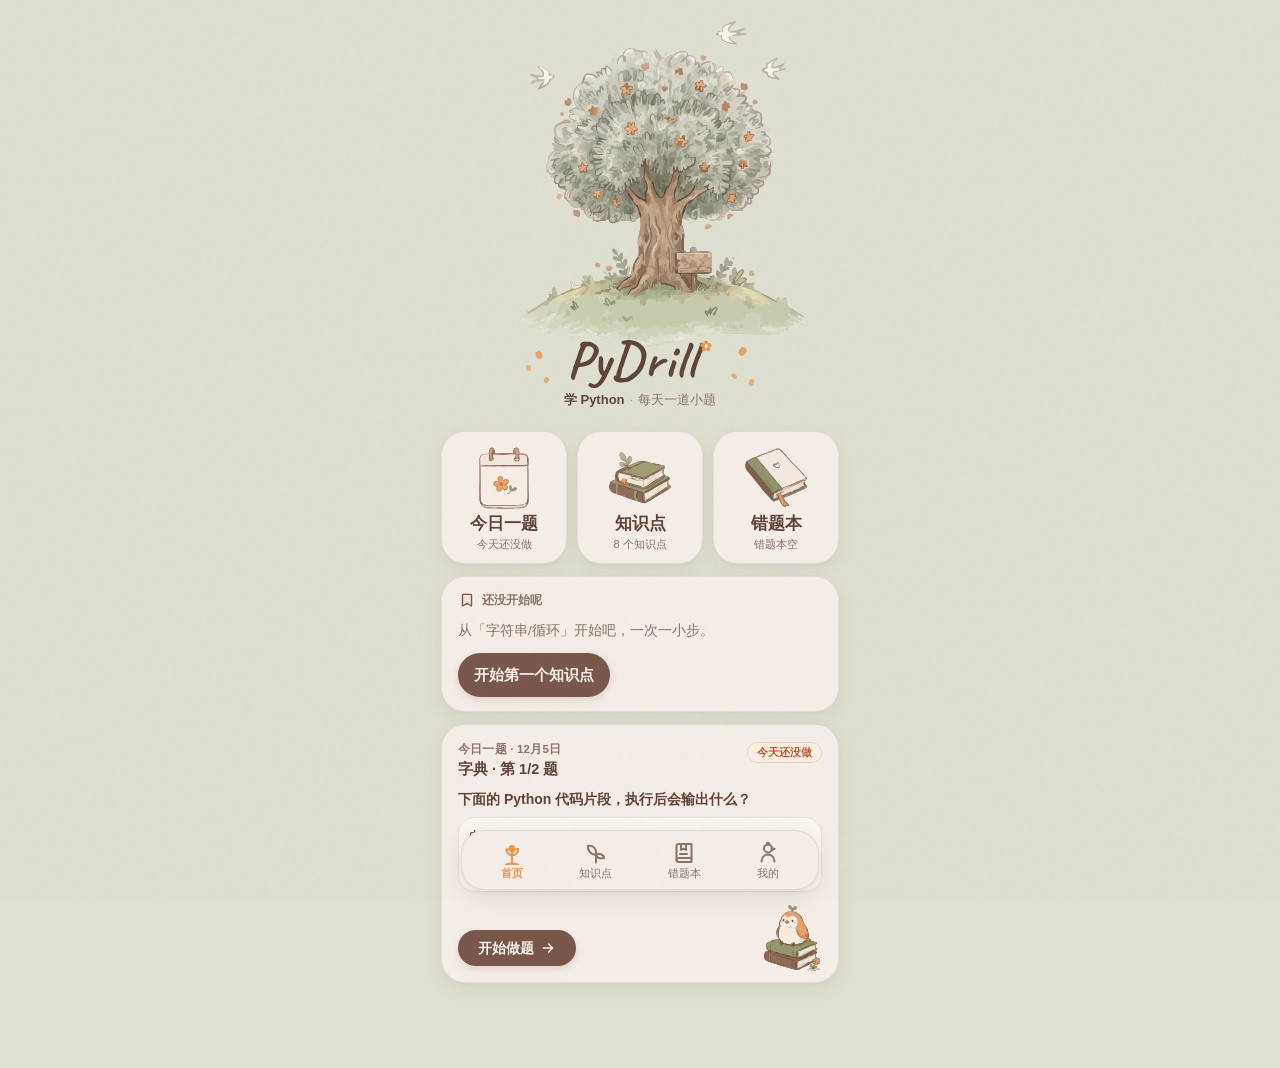
==== preview/index.html @ bee635ed "Preview round11 (options = Stitch variant 1) under /preview/ — live root unchanged (v2)" ====
<!DOCTYPE html>
<html lang="zh-Hans">
  <head>
    <meta charset="utf-8" />
    <meta
      name="viewport"
      content="width=device-width, initial-scale=1.0, maximum-scale=1.0, user-scalable=no, viewport-fit=cover"
    />
    <title>PyDrill · 学 Python</title>
    <meta name="description" content="PyDrill — 学 Python 的随身小练习本" />
    <meta name="theme-color" content="#DFE0D2" />
    <meta name="apple-mobile-web-app-capable" content="yes" />
    <meta name="apple-mobile-web-app-status-bar-style" content="default" />
    <meta name="apple-mobile-web-app-title" content="学Python" />
    <link rel="manifest" href="./manifest.webmanifest" />
    <link rel="apple-touch-icon" href="./apple-touch-icon.png" />
    <link rel="icon" type="image/svg+xml" href="./favicon.svg" />
    <script type="module" crossorigin src="./assets/index-CTS8bdEf.js"></script>
    <link rel="stylesheet" crossorigin href="./assets/index-vtS-JurT.css">
  </head>
  <body>
    <div id="app"></div>
  </body>
</html>
---- preview/assets/index-vtS-JurT.css ----
@font-face{font-family:Caveat;font-style:normal;font-display:swap;font-weight:400;src:url(./caveat-latin-400-normal-D6LQsQ_v.woff2)format("woff2"),url(./caveat-latin-400-normal-BzhAQZkN.woff)format("woff")}@font-face{font-family:Caveat;font-style:normal;font-display:swap;font-weight:700;src:url(./caveat-latin-700-normal-D8_1Nw6V.woff2)format("woff2"),url(./caveat-latin-700-normal-cPyBTTZN.woff)format("woff")}@font-face{font-family:JetBrains Mono;font-style:normal;font-display:swap;font-weight:400;src:url(./jetbrains-mono-latin-400-normal-V6pRDFza.woff2)format("woff2"),url(./jetbrains-mono-latin-400-normal-6-qcROiO.woff)format("woff")}@font-face{font-family:JetBrains Mono;font-style:normal;font-display:swap;font-weight:600;src:url(./jetbrains-mono-latin-600-normal-C8RAYTDA.woff2)format("woff2"),url(./jetbrains-mono-latin-600-normal-BfsvjouI.woff)format("woff")}:root{--bg-page:#dfe0d2;--bg-page-tint:#e4e5d8;--bg-card:#f5eee8;--bg-card-secondary:#efe7de;--bg-card-highlight:#faf3ec;--color-primary:#5e4337;--color-secondary:#8a7366;--color-muted:#a8978b;--color-border:#78564a1f;--btn-primary-bg:#78564a;--btn-primary-text:#faf3ec;--btn-primary-hover:#68493e;--accent-orange:#e9964f;--accent-orange-light:#fdefe3;--accent-orange-border:#f4ceb2;--plant-green:#7c8f62;--plant-green-light:#eef4e8;--plant-green-border:#cad5bd;--correct-bg:#eef4e8;--correct-color:#586a41;--correct-border:#b9ce9c;--wrong-bg:#fceee8;--wrong-color:#c0634a;--wrong-border:#f3c4b3;--code-bg:#fbf7f2;--code-border:#ece2d5;--code-text:#3d332f;--font-sans:-apple-system, BlinkMacSystemFont, "Segoe UI", Roboto, "PingFang SC", "Hiragino Sans GB", "Noto Sans SC", "Microsoft YaHei", sans-serif;--font-hand:"Caveat", cursive;--font-mono:"JetBrains Mono", monospace;--r-card:24px;--r-row:16px;--r-pill:999px;--r-inline:6px;--shadow-card:0 6px 18px #5c543c14, 0 1px 3px #5c543c0a;--shadow-nav:0 8px 24px #5c543c1f, 0 2px 6px #5c543c0f;--shadow-btn:0 3px 8px #78564a2e}.code-card{background-color:var(--code-bg);border:1px solid var(--code-border);border-radius:var(--r-card);margin-top:.5rem;margin-bottom:.75rem;overflow:hidden;box-shadow:0 2px 6px #5c543c0a}.code-header{border-bottom:1px solid var(--code-border);background-color:#f5eee88c;justify-content:space-between;align-items:center;padding:6px 12px;display:flex}.code-header-dots{gap:5px;display:flex}.code-dot{border-radius:var(--r-pill);width:8px;height:8px;display:inline-block}.dot-red{background-color:#e6b5a0}.dot-yellow{background-color:#eed1a2}.dot-green{background-color:#c7d8b6}.code-header-lang{font-family:var(--font-mono);color:var(--color-muted);letter-spacing:.04em;font-variant-ligatures:none;font-feature-settings:"liga" 0, "calt" 0;font-size:11px;font-weight:500}pre.code-pre{white-space:pre;font-family:var(--font-mono);background-color:var(--code-bg);color:var(--code-text);font-variant-ligatures:none;font-feature-settings:"liga" 0, "calt" 0;-webkit-overflow-scrolling:touch;margin:0;padding:8px 0;font-size:13.5px;line-height:1.6;display:block;overflow-x:auto}code.language-python{white-space:pre;min-width:100%;font-family:var(--font-mono);color:var(--code-text);font-variant-ligatures:none;font-feature-settings:"liga" 0, "calt" 0;font-size:13.5px;line-height:1.6;display:block}.code-line{align-items:stretch;min-height:1.6em;padding-right:14px;line-height:1.6;display:flex}.code-line-num{z-index:2;text-align:right;background-color:var(--code-bg);-webkit-user-select:none;user-select:none;width:36px;min-width:36px;color:var(--color-muted);font-family:var(--font-mono);opacity:.75;font-variant-ligatures:none;font-feature-settings:"liga" 0, "calt" 0;border-right:1px solid #dccdc399;flex-shrink:0;margin-right:12px;padding-right:10px;font-size:12.5px;line-height:1.6;position:sticky;left:0}.code-line-content{white-space:pre;font-family:var(--font-mono);font-variant-ligatures:none;font-feature-settings:"liga" 0, "calt" 0;flex:1;font-size:13.5px;line-height:1.6}.token.keyword{color:#b5562f;font-weight:600}.token.string{color:#5a7c43}.token.number{color:#c27c2c}.token.comment{color:#a8978b;font-style:italic}.token.function{color:#3f6e8c;font-weight:600}.token.builtin{color:#8b5fa3}.token.operator,.token.punctuation{color:#78564a}.token.boolean{color:#b5562f;font-weight:600}*,:before,:after{box-sizing:border-box;margin:0;padding:0}html,body{background-color:var(--bg-page);color:var(--color-primary);font-family:var(--font-sans);-webkit-font-smoothing:antialiased;-webkit-tap-highlight-color:transparent;min-height:100dvh;font-size:15px;line-height:1.5;position:relative;overflow-x:hidden}body:before{content:"";pointer-events:none;z-index:9999;opacity:.035;background-image:url("data:image/svg+xml,%3Csvg viewBox='0 0 200 200' xmlns='http://www.w3.org/2000/svg'%3E%3Cfilter id='noiseFilter'%3E%3CfeTurbulence type='fractalNoise' baseFrequency='0.8' numOctaves='3' stitchTiles='stitch'/%3E%3C/filter%3E%3Crect width='100%25' height='100%25' filter='url(%23noiseFilter)'/%3E%3C/svg%3E");width:100%;height:100%;position:fixed;inset:0}#app{justify-content:center;width:100%;min-height:100dvh;display:flex;overflow-x:hidden}.page-wrapper{width:100%;max-width:430px;min-height:100dvh;padding:max(14px, env(safe-area-inset-top)) 16px;padding-bottom:calc(88px + env(safe-area-inset-bottom));flex-direction:column;gap:12px;display:flex;position:relative;overflow-x:hidden}.page-question{padding-bottom:calc(96px + env(safe-area-inset-bottom))}.active-press{cursor:pointer;touch-action:manipulation;transition:transform .1s cubic-bezier(.2,.8,.2,1),background-color .1s}.active-press:active{transform:scale(.98)}@media (prefers-reduced-motion:reduce){.active-press{transition:none!important}.active-press:active{transform:none!important}}.select-none{-webkit-user-select:none;user-select:none}.select-text{-webkit-user-select:text;user-select:text}.card{border-radius:var(--r-card);padding:16px;position:relative}.paper-card{background-color:var(--bg-card);border:1px solid var(--color-border);box-shadow:var(--shadow-card)}.card-header-row{justify-content:space-between;align-items:center;display:flex}.card-title{color:var(--color-primary);letter-spacing:-.01em;font-size:16px;font-weight:700}.btn-primary{background-color:var(--btn-primary-bg);color:var(--btn-primary-text);border-radius:var(--r-pill);cursor:pointer;box-shadow:var(--shadow-btn);white-space:nowrap;border:none;justify-content:center;align-items:center;gap:6px;padding:12px 24px;font-size:15px;font-weight:700;line-height:1;text-decoration:none;display:inline-flex}.btn-primary:hover{background-color:var(--btn-primary-hover)}.btn-secondary{background-color:var(--bg-card);color:var(--color-primary);border:1px solid var(--color-border);border-radius:var(--r-pill);cursor:pointer;justify-content:center;align-items:center;gap:5px;padding:10px 16px;font-size:13.5px;font-weight:600;line-height:1;text-decoration:none;display:inline-flex}.btn-disabled{opacity:.55;pointer-events:none;cursor:not-allowed!important}.btn-danger-sm{background-color:var(--wrong-bg);color:var(--wrong-color);border:1px solid var(--wrong-border);border-radius:var(--r-pill);cursor:pointer;padding:4px 12px;font-size:12px;font-weight:600}.btn-text-remove{color:var(--color-secondary);border-radius:var(--r-pill);cursor:pointer;background:0 0;border:1px solid #78564a33;align-items:center;gap:4px;padding:4px 10px;font-size:11.5px;font-weight:600;display:inline-flex}.btn-text-remove:hover{color:var(--color-primary);background-color:#78564a0f}.w-full{width:100%}.chip-status{border-radius:var(--r-pill);align-items:center;gap:4px;padding:3px 9px;font-size:11px;font-weight:600;line-height:1.2;display:inline-flex}.chip-green{color:#5e7348;background-color:#e3ead6;border:1px solid #cad5bd}.chip-red{color:#c0634a;background-color:#f6ded5;border:1px solid #f3c4b3}.chip-orange{color:#b5562f;background-color:#fdefe3;border:1px solid #f4ceb2}.status-dot-green{border-radius:var(--r-pill);background-color:var(--plant-green);width:6px;height:6px;display:inline-block}.status-dot-orange{border-radius:var(--r-pill);background-color:var(--accent-orange);width:6px;height:6px;display:inline-block}.section-header{padding-top:4px;padding-bottom:4px}.section-title-wrap{align-items:center;gap:8px;display:flex}.page-title{color:var(--color-primary);letter-spacing:-.02em;font-size:24px;font-weight:700}.title-doodle-leaf{opacity:.85;align-items:center;display:inline-flex}.page-title-badge{border-radius:var(--r-pill);background-color:var(--bg-card);border:1px solid var(--color-border);color:var(--color-secondary);padding:2px 8px;font-size:11px;font-weight:600}.section-desc{color:var(--color-secondary);margin-top:3px;font-size:12.5px}.home-hero{text-align:center;flex-direction:column;align-items:center;padding:4px 0 10px;display:flex;position:relative}.hero-tree-wrapper{justify-content:center;width:min(340px,88vw);margin-bottom:0;display:flex}.hero-tree-img{pointer-events:none;width:min(340px,88vw);height:auto;display:block}.hero-title-group{flex-direction:column;align-items:center;margin-top:-32px;display:flex;position:relative}.hero-logo-row{justify-content:center;align-items:flex-start;gap:3px;display:flex;position:relative}.hero-logo-hand{font-family:var(--font-hand);color:var(--color-primary);letter-spacing:.02em;font-size:52px;font-weight:700;line-height:1.05}.hero-flower-icon{margin-top:6px;display:inline-flex}.hero-subtitle{color:var(--color-secondary);align-items:center;gap:5px;margin-top:2px;font-size:13px;display:flex}.hero-scattered-petals{pointer-events:none;position:absolute;inset:0}.petal{border-radius:var(--r-pill);background-color:#e9964f;position:absolute}.petal-1{opacity:.85;width:6px;height:8px;top:18px;left:-28px;transform:rotate(-25deg)}.petal-2{opacity:.7;width:5px;height:6px;top:44px;left:-20px;transform:rotate(40deg)}.petal-3{opacity:.85;width:7px;height:9px;top:14px;right:-30px;transform:rotate(35deg)}.petal-4{opacity:.75;width:4px;height:6px;top:40px;right:-20px;transform:rotate(-50deg)}.petal-5{opacity:.65;width:5px;height:7px;top:46px;right:-38px;transform:rotate(15deg)}.petal-6{opacity:.6;width:5px;height:6px;top:32px;left:-38px;transform:rotate(-10deg)}.subtitle-badge{color:var(--color-primary);font-weight:600}.subtitle-dot{color:var(--color-muted)}.home-entry-grid{grid-template-columns:repeat(3,1fr);gap:10px;display:grid}.entry-card{background-color:var(--bg-card);border:1px solid var(--color-border);border-radius:var(--r-card);text-align:center;box-shadow:var(--shadow-card);flex-direction:column;justify-content:center;align-items:center;padding:14px 6px 12px;text-decoration:none;display:flex}.entry-icon-direct{justify-content:center;align-items:center;width:64px;height:64px;margin-bottom:4px;display:flex}.entry-direct-img{object-fit:contain;width:100%;height:100%}.entry-icon-box{border-radius:var(--r-pill);background-color:var(--bg-card-secondary);justify-content:center;align-items:center;width:44px;height:44px;margin-bottom:6px;display:flex}.entry-icon-img{object-fit:contain;width:28px;height:28px}.entry-card-title{color:var(--color-primary);font-size:17px;font-weight:700;line-height:1.2}.entry-card-sub{color:var(--color-secondary);margin-top:3px;font-size:11px;line-height:1.2}.progress-card{padding:14px 16px}.progress-title-wrap{align-items:center;gap:6px;display:flex}.stamp-leaf-dot{align-items:center;display:inline-flex}.progress-num-wrap{align-items:baseline;gap:3px;display:flex}.progress-num-big{font-family:var(--font-hand);color:var(--accent-orange);font-size:28px;font-weight:700;line-height:1}.progress-num-denom{color:var(--color-muted);font-size:13px;font-weight:600}.stamps-leaves-grid{border-top:1px dashed #78564a1f;grid-template-columns:repeat(8,1fr);place-items:center;gap:4px 0;margin-top:10px;padding-top:10px;display:grid}.stamp-leaf-link{border-radius:var(--r-pill);cursor:pointer;touch-action:manipulation;justify-content:center;align-items:center;width:36px;height:36px;text-decoration:none;transition:transform .15s,background-color .15s;display:inline-flex}.stamp-leaf-link:hover{background-color:#e9964f14;transform:scale(1.15)}.stamp-leaf-item{justify-content:center;align-items:center;width:36px;height:36px;display:flex}.stamps-grid-16{border-top:1px dashed #78564a1f;grid-template-columns:repeat(8,1fr);gap:6px;margin-top:10px;padding-top:10px;display:grid}.stamp-box{aspect-ratio:1;border-radius:var(--r-row);justify-content:center;align-items:center;display:flex}.stamp-active{background-color:var(--accent-orange-light);border:1px solid var(--accent-orange-border)}.stamp-inactive{background-color:#f5eee873;border:1px dashed #cad5bd}.daily-card{padding:16px}.daily-header-row{justify-content:space-between;align-items:flex-start;margin-bottom:10px;display:flex}.daily-header-titles{flex-direction:column;gap:2px;display:flex}.daily-card-label{color:var(--color-secondary);letter-spacing:.2px;font-size:11.5px;font-weight:600}.daily-q-title{color:var(--color-primary);font-size:14.5px;font-weight:700;line-height:1.3}.daily-header-row .chip-status{margin-top:1px}.daily-topic-badge{align-items:center;gap:6px;display:flex}.daily-topic-name{color:var(--color-primary);font-size:13.5px;font-weight:700}.daily-stem-text{color:var(--color-primary);margin-bottom:8px;font-size:14px;font-weight:600;line-height:1.45}.daily-code-box{background-color:var(--code-bg);border:1px solid var(--code-border);border-radius:var(--r-row);margin-bottom:12px;padding:8px 10px;overflow-x:auto}.daily-code-pre{font-family:var(--font-mono);color:var(--code-text);white-space:pre;margin:0;font-size:12px;line-height:1.5}.daily-action-row{justify-content:space-between;align-items:flex-end;display:flex}.daily-btn{padding:10px 20px;font-size:14px}.daily-mascot-wrap{width:68px;height:68px;margin-bottom:-6px;margin-right:-4px}.daily-mascot-img{object-fit:contain;width:100%;height:100%}.topics-page-header{justify-content:space-between;align-items:flex-end;padding-bottom:4px;display:flex}.header-content-left{flex:1}.header-illustration-right{flex-shrink:0;justify-content:center;align-items:flex-end;width:64px;height:64px;display:flex}.header-mascot-img{object-fit:contain;width:64px;height:64px}.topics-list{flex-direction:column;gap:10px;display:flex}.topic-card{cursor:pointer;align-items:center;gap:12px;padding:14px 16px;display:flex}.topic-card-icon-col{flex-shrink:0}.topic-custom-icon-box{border-radius:var(--r-pill);background-color:#e3ead6;flex-shrink:0;justify-content:center;align-items:center;width:44px;height:44px;display:flex;box-shadow:0 1px 3px #5e734814}.topic-glyph-badge{font-family:var(--font-hand), "Caveat", cursive, sans-serif;color:#5e7348;-webkit-user-select:none;user-select:none;justify-content:center;align-items:center;font-size:23px;font-weight:700;line-height:1;display:inline-flex;transform:translateY(-1px)}.topic-glyph-badge.glyph-mono{font-family:var(--font-code), monospace;letter-spacing:-.5px;font-size:17px;font-weight:600}.glyph-orange{color:#e9964f}.topic-card-main{flex:1;justify-content:space-between;align-items:center;min-width:0;display:flex}.topic-info{flex:1;min-width:0}.topic-header-row{align-items:center;gap:8px;display:flex}.topic-index-badge{font-family:var(--font-mono);color:#b8a99d;font-size:11px;font-weight:600}.topic-name{color:var(--color-primary);font-size:14.5px;font-weight:700}.topic-meta-row{align-items:center;gap:10px;margin-top:6px;display:flex}.topic-progress-text{color:var(--color-secondary);white-space:nowrap;font-size:11.5px;font-weight:600}.progress-bar-track{border-radius:var(--r-pill);background-color:#e6e1d6;flex:1;height:6px;overflow:hidden}.progress-bar-fill{border-radius:var(--r-pill);background-color:var(--accent-orange);height:100%;transition:width .25s}.topic-q-actions{align-items:center;gap:6px;margin-left:12px;display:flex}.topic-q-pill{border-radius:var(--r-pill);border:1.5px solid #0000;justify-content:center;align-items:center;width:26px;height:26px;font-size:11.5px;font-weight:700;text-decoration:none;display:flex}.pill-unanswered{border:1.5px dashed var(--color-muted);color:var(--color-muted);background-color:#0000}.pill-correct{background-color:var(--plant-green);color:#fff;border-color:var(--plant-green)}.pill-wrong{background-color:var(--wrong-bg);color:var(--wrong-color);border-color:var(--wrong-color)}.topic-arrow{color:var(--color-muted);align-items:center;display:flex}.wrong-page-header{justify-content:space-between;align-items:flex-end;padding-bottom:4px;display:flex}.wrong-header-img{object-fit:contain;width:56px;height:56px}.wrong-empty-card{text-align:center;flex-direction:column;align-items:center;margin-top:12px;padding:32px 20px;display:flex}.wrong-empty-img-wrap{width:170px;height:170px;margin-bottom:12px}.wrong-empty-img{object-fit:contain;width:100%;height:100%}.wrong-empty-title{color:var(--color-primary);font-size:18px;font-weight:800}.wrong-empty-desc{color:var(--color-secondary);margin-top:4px;font-size:13px}.wrong-empty-action{margin-top:20px}.wrong-summary-card{margin-bottom:12px;padding:16px}.wrong-summary-header{justify-content:space-between;align-items:flex-start;margin-bottom:14px;display:flex}.wrong-summary-count-row{color:var(--color-primary);align-items:baseline;gap:0;font-size:15px;font-weight:700;display:flex}.wrong-summary-count-num{font-family:var(--font-hand);color:var(--accent-orange);padding:0 4px;font-size:26px;line-height:1}.wrong-summary-sub{color:var(--color-secondary);margin-top:2px;font-size:11px}.wrong-items-list{flex-direction:column;gap:10px;display:flex}.wrong-item-card{cursor:pointer;padding:14px 16px}.wrong-item-header{justify-content:space-between;align-items:center;margin-bottom:8px;display:flex}.wrong-item-topic{align-items:center;gap:6px;display:flex}.wrong-item-title{color:var(--color-primary);font-size:14px;font-weight:700}.wrong-item-code-box{background-color:var(--code-bg);border:1px solid var(--code-border);border-radius:var(--r-row);margin-bottom:8px;padding:6px 10px;overflow:hidden}.code-truncate{color:var(--code-text);text-overflow:ellipsis;white-space:nowrap;font-size:12px;display:block;overflow:hidden}.wrong-item-footer{justify-content:space-between;align-items:center;padding-top:2px;display:flex}.wrong-item-time{color:var(--color-muted);font-size:11.5px}.wrong-item-prompt{color:var(--color-muted);font-size:11px}.wrong-item-actions{align-items:center;gap:6px;display:flex}.me-profile-section{text-align:center;flex-direction:column;align-items:center;padding:10px 0 16px;display:flex}.me-avatar-wrapper{border-radius:var(--r-pill);justify-content:center;align-items:center;width:76px;height:76px;margin-bottom:8px;display:flex;position:relative}.me-avatar-halo{border-radius:var(--r-pill);opacity:.8;background-color:#f2e6dc;border:1.5px dashed #d8c3b7;position:absolute;inset:-3px}.me-avatar-img{object-fit:contain;z-index:1;width:60px;height:60px;position:relative}.me-avatar-sparkle{color:var(--accent-orange);z-index:2;font-size:14px;position:absolute;top:-2px;right:2px}.me-title-group{align-items:center;gap:6px;display:flex}.me-title-hand{font-family:var(--font-hand);color:var(--color-primary);font-size:26px;font-weight:700;line-height:1}.me-badge{border-radius:var(--r-pill);background-color:var(--plant-green-light);color:var(--plant-green);padding:2px 8px;font-size:11px;font-weight:600}.me-sub{color:var(--color-secondary);margin-top:2px;font-size:12.5px}.me-storage-pill{border-radius:var(--r-pill);color:#52643b;background-color:#e6e8d8;border:1px solid #ced0be;align-items:center;gap:5px;margin-top:8px;padding:4px 12px;font-size:11.5px;display:inline-flex}.me-stats-card{padding:16px}.stats-icon-dot{border-radius:var(--r-pill);background-color:var(--plant-green);width:6px;height:14px}.stats-columns-grid{text-align:center;grid-template-columns:1fr auto 1fr auto 1fr;align-items:center;padding:6px 0 10px;display:grid}.stat-col{flex-direction:column;align-items:center;display:flex}.stat-col-label{color:var(--color-secondary);font-size:11.5px;font-weight:600}.label-orange{color:var(--accent-orange)}.stat-col-num{font-family:var(--font-hand);color:var(--color-primary);margin:4px 0 6px;font-size:32px;font-weight:700;line-height:1}.num-orange{color:var(--accent-orange)}.num-brown{color:var(--color-primary)}.stat-col-sub{color:var(--color-muted);font-size:10px}.stat-divider{opacity:.8;background:repeating-linear-gradient(#d4c3bd 0 4px,#0000 4px 8px);width:1px;height:32px}.stats-motto-row{border-top:1px solid var(--color-border);color:var(--color-secondary);text-align:center;margin-top:14px;padding-top:12px;font-size:11.5px}.me-info-section{flex-direction:column;gap:10px;display:flex}.me-info-list{border-radius:var(--r-card);padding:0;overflow:hidden}.me-info-item{border-bottom:1px solid #78564a14;align-items:flex-start;gap:12px;padding:14px 16px;display:flex}.me-info-item:last-child{border-bottom:none}.me-info-icon-box{border-radius:var(--r-pill);background-color:var(--bg-card-secondary);width:34px;height:34px;color:var(--color-primary);flex-shrink:0;justify-content:center;align-items:center;display:flex}.me-info-content{flex:1}.me-info-row{justify-content:space-between;align-items:center;display:flex}.me-info-title{color:var(--color-primary);font-size:13.5px;font-weight:700}.me-info-desc{color:var(--color-secondary);margin-top:2px;font-size:11.5px;line-height:1.4}.me-danger-card{border-color:var(--wrong-border);padding:14px 16px}.me-danger-item{align-items:flex-start;gap:12px;display:flex}.me-danger-icon-box{border-radius:var(--r-pill);background-color:var(--wrong-bg);width:34px;height:34px;color:var(--wrong-color);flex-shrink:0;justify-content:center;align-items:center;display:flex}.me-danger-content{flex:1}.me-danger-title{color:var(--wrong-color);font-size:13.5px;font-weight:700}.me-danger-desc{color:var(--color-secondary);margin-top:2px;font-size:11.5px}.modal-backdrop{z-index:100;background-color:#5e433773;justify-content:center;align-items:center;padding:20px;display:flex;position:fixed;inset:0}.modal-backdrop.hidden{display:none!important}.modal-card{text-align:center;background-color:var(--bg-card);width:100%;max-width:320px;padding:24px 20px}.modal-icon-wrap{border-radius:var(--r-pill);background-color:var(--wrong-bg);width:48px;height:48px;color:var(--wrong-color);justify-content:center;align-items:center;margin:0 auto 12px;display:flex}.modal-title{color:var(--color-primary);margin-bottom:6px;font-size:17px;font-weight:800}.modal-desc{color:var(--color-secondary);margin-bottom:18px;font-size:12.5px;line-height:1.45}.modal-actions{gap:10px;display:flex}.btn-modal-cancel{background-color:var(--bg-card-secondary);color:var(--color-primary);border:1px solid var(--color-border);border-radius:var(--r-pill);cursor:pointer;flex:1;padding:10px 0;font-size:13.5px;font-weight:600}.btn-modal-confirm{background-color:var(--wrong-color);color:#fff;border-radius:var(--r-pill);cursor:pointer;border:none;flex:1;padding:10px 0;font-size:13.5px;font-weight:700;box-shadow:0 2px 6px #c0634a40}.q-top-nav{justify-content:space-between;align-items:center;height:44px;display:flex}.q-nav-btn{border-radius:var(--r-pill);background-color:var(--bg-card);border:1px solid var(--color-border);width:36px;height:36px;color:var(--color-primary);cursor:pointer;justify-content:center;align-items:center;display:flex;box-shadow:0 1px 3px #5c543c0f}.q-nav-title{color:var(--color-primary);letter-spacing:-.01em;font-size:15px;font-weight:700}.q-subheader{justify-content:space-between;align-items:center;display:flex}.q-source-badge{color:var(--plant-green);background-color:var(--plant-green-light);border:1px solid var(--plant-green-border);border-radius:var(--r-pill);align-items:center;gap:5px;padding:2px 8px;font-size:12px;font-weight:600;display:inline-flex}.q-switcher-group{-webkit-overflow-scrolling:touch;scrollbar-width:none;align-items:center;min-width:0;display:flex;overflow:auto hidden}.q-switcher-track{border-radius:var(--r-pill);background-color:#e8e9dbb3;border:1px solid #d8d9ca;flex:none;align-items:center;gap:5px;margin-left:auto;padding:2px 4px;display:flex}.q-switch-pill{border-radius:var(--r-pill);width:24px;height:24px;color:var(--color-secondary);cursor:pointer;background:0 0;border:none;justify-content:center;align-items:center;font-size:11px;font-weight:700;display:flex}.switcher-current{background-color:var(--color-primary);color:#fff!important}.switcher-correct{color:var(--plant-green)}.switcher-wrong{color:var(--wrong-color)}.q-main-content{flex-direction:column;gap:12px;display:flex}.q-stem-card{padding:16px}.q-stem-chip{color:var(--plant-green);align-items:center;gap:4px;margin-bottom:6px;font-size:11px;font-weight:600;display:inline-flex}.q-stem-title{color:var(--color-primary);font-size:17px;font-weight:700;line-height:1.4}.options-group{flex-direction:column;gap:12px;display:flex}.option-item{cursor:pointer;background-color:#faf8f5;border:1px solid #e3ddcf;border-radius:34px;flex-direction:row;justify-content:flex-start;align-items:flex-start;gap:14px;min-width:0;max-width:100%;min-height:0;padding:14px 18px;transition:all .2s cubic-bezier(.4,0,.2,1);display:flex;box-shadow:0 2px 8px #50413008}.opt-left{flex:1;align-items:center;gap:12px;display:flex}.opt-badge{border-radius:var(--r-pill);color:#736354;background-color:#efebe0;border:1px solid #ddd5c5;flex-shrink:0;justify-content:center;align-items:center;width:32px;height:32px;font-size:12px;font-weight:600;line-height:1;transition:color .2s cubic-bezier(.4,0,.2,1),background-color .2s cubic-bezier(.4,0,.2,1),border-color .2s cubic-bezier(.4,0,.2,1);display:flex}.opt-badge-default{color:#736354;background-color:#efebe0;border-color:#ddd5c5}.opt-badge-selected,.opt-badge-correct{color:#fff;background-color:#6a8658;border-color:#0000;box-shadow:0 1px 2px #0000000d}.opt-badge-wrong{color:#fff;background-color:#ba4334;border-color:#0000;box-shadow:0 1px 2px #0000000d}.opt-text{font-family:var(--font-mono), var(--font-sans);color:#34271e;word-break:break-word;font-variant-ligatures:none;font-feature-settings:"liga" 0, "calt" 0;font-size:14px;font-weight:600;line-height:1.5;transition:color .2s cubic-bezier(.4,0,.2,1),background-color .2s cubic-bezier(.4,0,.2,1),border-color .2s cubic-bezier(.4,0,.2,1)}.inline-code{font-family:var(--font-mono);border-radius:var(--r-inline);color:#8c4020;font-variant-ligatures:none;font-feature-settings:"liga" 0, "calt" 0;background-color:#efe7de;border:1px solid #8c40201f;padding:1px 5px;font-size:.9em}.redo-notice-bar{border-radius:var(--r-row);color:#8a6854;background-color:#f9f4ee;border:1px dashed #decebe;margin-bottom:2px;padding:8px 12px;font-size:12px;line-height:1.4}.opt-card-default:hover{background-color:#faf8f5}.opt-card-selected,.opt-card-correct{background-color:#f0f5eb;border-color:#81a16c}.opt-card-wrong{background-color:#fceee8;border-color:#c0634a}.opt-card-muted{opacity:.6}.opt-radio-circle{border-radius:var(--r-pill);border:1.5px dashed var(--color-muted);width:18px;height:18px}.opt-radio-selected{border-radius:var(--r-pill);border:2px solid var(--accent-orange);background-color:#fff;flex-shrink:0;justify-content:center;align-items:center;width:20px;height:20px;display:flex}.opt-radio-dot{border-radius:var(--r-pill);background-color:var(--accent-orange);width:10px;height:10px}.opt-icon-selected{border-radius:var(--r-pill);background-color:var(--accent-orange);color:#fff;justify-content:center;align-items:center;width:20px;height:20px;display:flex}.opt-icon-correct{border-radius:var(--r-pill);background-color:var(--plant-green);color:#fff;justify-content:center;align-items:center;width:20px;height:20px;display:flex}.opt-icon-wrong{border-radius:var(--r-pill);background-color:var(--wrong-color);color:#fff;justify-content:center;align-items:center;width:20px;height:20px;display:flex}.result-banner{border-radius:var(--r-row);padding:12px 14px;box-shadow:0 4px 12px #5c543c0f}.result-banner-inner{align-items:center;gap:12px;display:flex}.result-mascot-wrap{flex-shrink:0;justify-content:center;align-items:center;width:56px;height:56px;display:flex}.result-mascot-img{object-fit:contain;width:56px;height:56px}.result-text-wrap{flex:1;min-width:0}.result-tag-wrap{flex-shrink:0;align-items:center;display:flex}.result-tag-badge{border-radius:var(--r-pill);white-space:nowrap;padding:4px 8px;font-size:11px;font-weight:600;line-height:1.2}.result-tag-badge.tag-wrong{color:var(--wrong-color);background-color:#c0634a1f;border:1px solid #c0634a40}.result-tag-badge.tag-notice{color:var(--plant-green);background-color:#5e73481f;border:1px solid #5e734840}.banner-wrong-action-row{border-top:1px dashed #5e734840;justify-content:space-between;align-items:center;gap:8px;margin-top:10px;padding-top:10px;display:flex}.banner-wrong-action-text{color:var(--color-secondary);font-size:12px;line-height:1.3}.btn-remove-wrong-banner{border:1.5px solid var(--plant-green);border-radius:var(--r-pill);height:36px;color:var(--plant-green);white-space:nowrap;cursor:pointer;background-color:#0000;flex-shrink:0;justify-content:center;align-items:center;padding:0 14px;font-size:13px;font-weight:600;transition:all .15s;display:inline-flex}.btn-remove-wrong-banner:hover{background-color:var(--plant-green-light)}.banner-wrong-removed-text{color:var(--plant-green);align-items:center;padding:4px 0;font-size:12.5px;font-weight:600;display:flex}.result-title{font-size:17px;font-weight:800;line-height:1.2}.result-sub{opacity:.88;margin-top:3px;font-size:12px}.banner-correct{background-color:var(--correct-bg);border:1.5px solid var(--correct-border);color:var(--correct-color)}.banner-wrong{background-color:var(--wrong-bg);border:1.5px solid var(--wrong-border);color:var(--wrong-color)}.banner-ungraded{background-color:var(--accent-orange-light);border:1.5px solid var(--accent-orange-border);color:#b5562f}.explanation-card{padding:16px}.explanation-header{border-bottom:1px solid var(--color-border);justify-content:space-between;align-items:center;margin-bottom:10px;padding-bottom:8px;display:flex}.explanation-title-group,.explanation-title-row{align-items:center;gap:6px;display:flex}.bulb-icon-wrap{color:var(--accent-orange);flex-shrink:0;justify-content:center;align-items:center;width:20px;height:20px;display:flex}.explanation-title{color:var(--color-primary);margin:0;font-size:15px;font-weight:700;line-height:1.2}.explanation-body{color:#4a3a30;font-size:14px;line-height:1.6}.explanation-body p{margin-bottom:8px}.explanation-body p:last-child{margin-bottom:0}.explanation-trap-box{border-radius:var(--r-row);background-color:#fbe6d3;border:1px solid #f5c7a9;margin-top:14px;padding:12px 14px}.trap-box-header{color:#b5562f;align-items:center;gap:6px;margin-bottom:6px;font-size:13.5px;font-weight:700;display:flex}.trap-box-content{color:#633c29;font-size:13px;line-height:1.6}.animation-notice-card{background-color:var(--bg-card-secondary);padding:10px 14px}.text-sub{color:var(--color-secondary)}.end-card{text-align:center;flex-direction:column;align-items:center;margin-top:20px;padding:32px 20px;display:flex}.end-mascot-wrap{width:110px;height:110px;margin-bottom:12px}.end-mascot-img{object-fit:contain;width:100%;height:100%}.end-title{color:var(--color-primary);margin-bottom:6px;font-size:20px;font-weight:800}.end-sub{color:var(--color-secondary);margin-bottom:20px;font-size:13.5px;line-height:1.5}.end-questions-list{border-radius:var(--r-row);background-color:var(--bg-card-secondary);border:1px solid var(--color-border);flex-direction:column;width:100%;margin-bottom:24px;display:flex;overflow:hidden}.end-q-row-item{border-bottom:1px solid #78564a14;justify-content:space-between;align-items:center;height:48px;padding:0 14px;display:flex;color:var(--color-primary)!important;text-decoration:none!important}.end-q-row-item:last-child{border-bottom:none}.end-q-row-left{flex:1;align-items:center;gap:10px;min-width:0;display:flex}.end-q-idx{color:var(--color-primary);white-space:nowrap;flex-shrink:0;font-size:13px;font-weight:700}.end-q-code{color:var(--color-secondary);text-overflow:ellipsis;white-space:nowrap;font-size:12px;font-family:var(--font-mono);font-variant-ligatures:none;flex:1;min-width:0;overflow:hidden}.end-empty-row{background-color:var(--bg-card-secondary);border:1px dashed var(--color-border);border-radius:var(--r-row);color:var(--color-secondary);justify-content:center;align-items:center;gap:8px;margin-bottom:24px;padding:18px 14px;font-size:14px;font-weight:600;display:flex}.end-chip{border-radius:var(--r-pill);white-space:nowrap;flex-shrink:0;padding:3px 8px;font-size:11.5px;font-weight:600}.end-chip-green{color:#5e7348;background-color:#e3ead6;border:1px solid #cad5bd}.end-chip-red{color:#c0634a;background-color:#f6ded5;border:1px solid #f3c4b3}.end-chip-gray{color:var(--color-muted);background-color:#0000;border:1px solid #a8978b80}.end-btn-group,.end-action-wrap{flex-direction:column;gap:12px;width:100%;display:flex}.fixed-bottom-bar{z-index:50;pointer-events:none;padding:10px 16px calc(14px + env(safe-area-inset-bottom)) 16px;background:linear-gradient(#0000,#dfe0d2fa 25%);justify-content:center;display:flex;position:fixed;bottom:0;left:0;right:0}.bottom-bar-inner{pointer-events:auto;width:100%;max-width:430px}.flex-row-actions{justify-content:space-between;align-items:center;gap:8px;width:100%;display:flex}.flex-row-actions button,.flex-row-actions a{white-space:nowrap}.btn-nav-prev{height:44px;color:var(--color-secondary);border-radius:var(--r-pill);white-space:nowrap;cursor:pointer;background-color:#0000;border:1px solid #78564a40;flex:.8;justify-content:center;align-items:center;padding:0 8px;font-size:13px;font-weight:600;transition:all .12s;display:inline-flex}.btn-nav-prev:hover{color:var(--color-primary);background-color:#78564a0f}.btn-nav-next{height:44px;color:var(--color-secondary);border-radius:var(--r-pill);white-space:nowrap;cursor:pointer;background-color:#0000;border:1px solid #78564a40;flex:.8;justify-content:center;align-items:center;padding:0 8px;font-size:13px;font-weight:600;transition:all .12s;display:inline-flex}.btn-nav-next:hover{color:var(--color-primary);background-color:#78564a0f}.btn-redo-pill{height:44px;color:var(--color-primary);border-radius:var(--r-pill);white-space:nowrap;cursor:pointer;background-color:#faf3ec;border:1.5px solid #78564a66;flex:1;justify-content:center;align-items:center;gap:5px;padding:0 10px;font-size:13.5px;font-weight:700;transition:all .12s;display:inline-flex}.btn-redo-pill:hover{border-color:var(--color-primary);background-color:#f4eae1}.btn-next-main{background-color:var(--color-primary);color:#faf3ec;border-radius:var(--r-pill);white-space:nowrap;cursor:pointer;border:none;flex:1.3;justify-content:center;align-items:center;height:44px;padding:0 12px;font-size:14px;font-weight:700;transition:all .12s;display:inline-flex;box-shadow:0 2px 8px #5e43372e}.btn-next-main:hover{background-color:#4d372d}.btn-submit-main{background-color:var(--color-primary);color:#faf3ec;border-radius:var(--r-pill);white-space:nowrap;cursor:pointer;border:none;flex:1.4;justify-content:center;align-items:center;height:44px;padding:0 12px;font-size:14px;font-weight:700;transition:all .12s;display:inline-flex;box-shadow:0 2px 8px #5e43372e}.btn-submit-main:hover{background-color:#4d372d}.btn-submit-main.btn-disabled,.btn-nav-prev.btn-disabled{opacity:.45;cursor:not-allowed;pointer-events:none}.bottom-nav-container{z-index:50;pointer-events:none;padding:8px 16px calc(10px + env(safe-area-inset-bottom)) 16px;justify-content:center;display:flex;position:fixed;bottom:0;left:0;right:0}.bottom-nav-bar{pointer-events:auto;background-color:var(--bg-card);border:1px solid var(--color-border);border-radius:var(--r-card);width:100%;max-width:358px;box-shadow:var(--shadow-nav);justify-content:space-around;align-items:center;padding:6px 10px;display:flex}.bottom-nav-item{color:var(--color-secondary);flex-direction:column;justify-content:center;align-items:center;padding:4px 10px;font-size:11px;font-weight:500;line-height:1;text-decoration:none;transition:color .1s;display:flex;position:relative}.bottom-nav-item.active{color:var(--accent-orange);font-weight:700}.bottom-nav-label{letter-spacing:-.01em;margin-top:3px;font-size:11px}.nav-icon-wrapper{display:inline-flex;position:relative}.nav-badge{background-color:var(--wrong-color);color:#fff;border-radius:var(--r-pill);justify-content:center;align-items:center;min-width:15px;height:15px;padding:0 4px;font-size:10px;font-weight:700;line-height:1;display:flex;position:absolute;top:-4px;right:-8px}.end-q-row-left{text-align:left}.end-q-row-left--stack{flex-direction:column;align-items:flex-start;gap:2px}.end-q-row-left--stack .end-q-code{width:100%}.end-q-row-item:has(.end-q-row-left--stack){height:auto;min-height:56px;padding-top:10px;padding-bottom:10px}.entry-card-title,.entry-card-sub{white-space:nowrap}.continue-card{flex-direction:column;gap:10px;padding:14px 16px;display:flex}.continue-top,.continue-empty{justify-content:space-between;align-items:flex-start;gap:12px;min-width:0;display:flex}.continue-empty{flex-direction:column;align-items:stretch}.continue-copy{flex:1;min-width:0}.continue-kicker{color:var(--color-secondary);align-items:center;gap:6px;font-size:12px;font-weight:700;display:inline-flex}.continue-title{color:var(--color-primary);margin-top:4px;font-size:16px;font-weight:800;line-height:1.35}.continue-desc{color:var(--color-secondary);text-wrap:pretty;font-size:13.5px;line-height:1.5}.continue-btn{white-space:nowrap;flex-shrink:0;align-self:flex-start;min-height:44px;padding:10px 16px}.continue-code{background:var(--code-bg);border:1px solid var(--code-border);border-radius:var(--r-row);min-width:0;max-width:100%;padding:6px 10px;overflow:hidden}.continue-code code{font-family:var(--font-mono);color:var(--code-text);white-space:nowrap;text-overflow:ellipsis;font-variant-ligatures:none;font-feature-settings:"liga" 0, "calt" 0;font-size:12px;display:block;overflow:hidden}.topic-card{flex-direction:column;align-items:stretch;gap:10px;min-width:0;padding:14px 16px 12px;display:flex}.topic-card-head{align-items:flex-start;gap:10px;min-width:0;display:flex}.topic-card-text{flex:1;min-width:0}.topic-name{text-overflow:ellipsis;white-space:nowrap;min-width:0;overflow:hidden}.topic-sub{color:#8a7b70;margin-top:2px;font-size:12px;line-height:1.35}.topic-count-badge{font-family:var(--font-mono);color:#5e7348;border-radius:var(--r-pill);font-variant-ligatures:none;font-feature-settings:"liga" 0, "calt" 0;background:#eaf0e4;flex-shrink:0;padding:4px 10px;font-size:12px;font-weight:700;line-height:1.2}.topic-long-track{border-radius:var(--r-pill);box-sizing:border-box;background:#eae5d9;width:100%;height:10px;padding:2px}.topic-long-fill{border-radius:var(--r-pill);height:100%}.topic-long-fill.tone-0{background:linear-gradient(90deg,#88a672,#6a8658)}.topic-long-fill.tone-1{background:linear-gradient(90deg,#f0b27a,#e9964f)}.topic-long-fill.tone-2{background:linear-gradient(90deg,#d98974,#c0634a)}.topic-long-fill.tone-3{background:linear-gradient(90deg,#9a7568,#78564a)}.q-top-nav{gap:8px;min-width:0;max-width:100%}.q-nav-btn{flex-shrink:0}.q-nav-title{text-overflow:ellipsis;white-space:nowrap;text-align:center;flex:1;min-width:0;overflow:hidden}.q-subheader{justify-content:flex-start;align-items:center;gap:8px;min-width:0;max-width:100%;display:flex}.q-source-badge{white-space:nowrap;flex:none;max-width:none;overflow:visible}.q-source-badge>span:last-child{text-overflow:clip;white-space:nowrap;flex-shrink:0;overflow:visible}.q-switcher-group{-webkit-overflow-scrolling:touch;scrollbar-width:none;flex:1;min-width:0;max-width:100%;overflow:auto hidden}.q-switcher-group::-webkit-scrollbar{display:none}.q-switch-pill{flex:none;width:28px;height:28px}.page-question .options-group{flex-direction:column;gap:12px;min-width:0;display:flex}.page-question .option-item{cursor:pointer;background-color:#faf8f5;border:1px solid #e3ddcf;border-radius:34px;flex-direction:row;justify-content:flex-start;align-items:flex-start;gap:14px;min-width:0;max-width:100%;min-height:0;padding:14px 18px;transition:all .2s cubic-bezier(.4,0,.2,1);display:flex;box-shadow:0 2px 8px #50413008}.page-question .option-item.opt-card-selected,.page-question .option-item.opt-card-correct{background-color:#f0f5eb;border-width:2px;border-color:#81a16c;padding:13px 17px;box-shadow:0 4px 12px #6a86581f}.page-question .option-item.opt-card-wrong{background-color:#fceee8;border-width:2px;border-color:#c0634a;padding:13px 17px;box-shadow:0 4px 12px #c0634a14}.page-question .option-item.opt-card-correct,.page-question .option-item.opt-card-wrong,.page-question .option-item.opt-card-locked{cursor:default}.page-question .option-item.opt-pressable:active{transform:scale(.99)}.page-question .option-item.opt-card-default:hover{background-color:#faf8f5}@media (hover:hover){.page-question .option-item.opt-card-default:hover{border-color:#d1c7b3}}.page-question .option-item .opt-badge{border-radius:var(--r-pill);color:#736354;width:32px;height:32px;box-shadow:none;background-color:#efebe0;border:1px solid #ddd5c5;flex-shrink:0;justify-content:center;align-items:center;font-size:12px;font-weight:600;line-height:1;transition:color .2s cubic-bezier(.4,0,.2,1),background-color .2s cubic-bezier(.4,0,.2,1),border-color .2s cubic-bezier(.4,0,.2,1);display:flex}.page-question .option-item .opt-badge-selected,.page-question .option-item .opt-badge-correct{color:#fff;background-color:#6a8658;border-color:#0000;box-shadow:0 1px 2px #0000000d}.page-question .option-item .opt-badge-wrong{color:#fff;background-color:#ba4334;border-color:#0000;box-shadow:0 1px 2px #0000000d}.page-question .opt-body{flex-direction:column;flex:1;justify-content:center;min-width:0;min-height:32px;display:flex}.page-question .opt-line{justify-content:space-between;align-items:center;gap:8px;display:flex}.page-question .option-item .opt-text{min-width:0;font-family:var(--font-mono);color:#34271e;overflow-wrap:anywhere;font-variant-ligatures:none;font-feature-settings:"liga" 0, "calt" 0;flex:1;align-items:center;font-size:14px;font-weight:600;line-height:1.5;transition:color .2s cubic-bezier(.4,0,.2,1),background-color .2s cubic-bezier(.4,0,.2,1),border-color .2s cubic-bezier(.4,0,.2,1);display:flex}.page-question .option-item .opt-text-strong{color:#405b2e;font-weight:700}.page-question .option-item .opt-text-wrong{color:#ba4334;font-weight:700}.page-question .option-item .opt-text-error{color:#ba4334;font-size:13px}.page-question .opt-status{flex-shrink:0;justify-content:center;align-items:center;display:flex}.page-question .opt-status:empty{display:none}.page-question .opt-status-svg{width:18px;height:18px;display:block}.page-question .opt-card-selected .opt-status,.page-question .opt-card-correct .opt-status{color:#405b2e}.page-question .opt-card-wrong .opt-status{color:#ba4334}.page-question .opt-hint-clip{opacity:0;grid-template-rows:0fr;transition:grid-template-rows .2s cubic-bezier(.4,0,.2,1),opacity .2s cubic-bezier(.4,0,.2,1);display:grid}.page-question .opt-hint-clip.is-open{opacity:1;grid-template-rows:1fr}.page-question .opt-hint-inner{min-height:0;overflow:hidden}.page-question .opt-hint{font-family:var(--font-sans);color:#827364;margin-top:4px;font-size:12px;font-weight:400;line-height:1.375}@media (prefers-reduced-motion:reduce){.page-question .option-item,.page-question .option-item .opt-badge,.page-question .option-item .opt-text,.page-question .opt-hint-clip{transition:none!important}.page-question .option-item.opt-pressable:active{transform:none!important}}.wrong-summary-card{flex-direction:column;gap:10px;margin-bottom:0;padding:12px 14px;display:flex}.wrong-summary-header{margin-bottom:0}.wrong-filters-wrap{width:100%;min-width:0;max-width:100%;position:relative}.wrong-filters-wrap:after{content:"";pointer-events:none;background:linear-gradient(to right, transparent, var(--bg-page));width:28px;position:absolute;top:0;bottom:0;right:0}.wrong-filters{-webkit-overflow-scrolling:touch;scrollbar-width:none;flex-wrap:nowrap;gap:8px;width:100%;min-width:0;max-width:100%;display:flex;overflow:auto hidden}.wrong-filters::-webkit-scrollbar{height:0;display:none}.wrong-filter{background:var(--bg-card);color:var(--color-primary);border-radius:var(--r-pill);white-space:nowrap;cursor:pointer;border:1.5px solid #0000;flex:none;min-height:32px;padding:6px 12px;font-family:inherit;font-size:13px;font-weight:600}.wrong-filters .wrong-filter:last-child{margin-right:20px}.wrong-filter.is-on{color:#5e4337;background:#fdefe3;border-color:#e9964f;box-shadow:0 0 0 1px #e9964f}.wrong-groups{flex-direction:column;gap:8px;min-width:0;max-width:100%;display:flex}.wrong-group{flex-direction:column;gap:6px;min-width:0;max-width:100%;display:flex}.wrong-group[hidden],.wrong-group-items[hidden]{display:none!important}.wrong-group-items{flex-direction:column;gap:6px;min-width:0;display:flex}.wrong-group-toggle{border-radius:var(--r-row);background:var(--bg-card);border:1px solid var(--color-border);width:100%;min-height:48px;color:var(--color-primary);text-align:left;cursor:pointer;align-items:center;gap:8px;min-width:0;padding:6px 10px;font-family:inherit;display:flex}.topic-icon-sm{width:32px;height:32px}.topic-icon-sm .topic-glyph-badge{font-size:16px}.topic-icon-sm .topic-glyph-badge.glyph-mono{font-size:13px}.wrong-group-name{text-overflow:ellipsis;white-space:nowrap;flex:1;min-width:0;font-size:14px;font-weight:700;overflow:hidden}.wrong-group-count{font-family:var(--font-mono);color:#5e7348;border-radius:var(--r-pill);font-variant-ligatures:none;background:#eaf0e4;flex-shrink:0;padding:2px 8px;font-size:12px;font-weight:700;line-height:1.2}.wrong-chevron{color:#a8978b;flex-shrink:0}.wrong-chevron.is-open{transform:rotate(180deg)}.wrong-item-row{border-radius:var(--r-row);background:var(--bg-card);border:1px solid var(--color-border);cursor:pointer;box-sizing:border-box;align-items:center;gap:6px;min-width:0;max-width:100%;height:56px;padding:0 8px 0 10px;display:flex;overflow:hidden}.wrong-topic-chip{color:#5e7348;border-radius:var(--r-pill);white-space:nowrap;background:#e3ead6;flex-shrink:0;padding:3px 8px;font-size:11px;font-weight:700;line-height:1.2}.wrong-row-title{min-width:0;color:var(--color-primary);white-space:nowrap;text-overflow:ellipsis;flex:0 auto;font-size:13px;font-weight:700;overflow:hidden}.wrong-row-code{text-overflow:ellipsis;white-space:nowrap;min-width:0;font-family:var(--font-mono);color:#a8978b;font-variant-ligatures:none;flex:1 1 0;font-size:11px;overflow:hidden}.wrong-row-code:empty{display:none}.wrong-row-side{flex-shrink:0;align-items:center;gap:6px;margin-left:auto;display:flex}.wrong-row-meta{flex-direction:column;align-items:flex-end;gap:2px;line-height:1.1;display:flex}.wrong-row-meta .chip-status{padding:2px 7px;font-size:11px}.wrong-row-date{color:#a8978b;white-space:nowrap;font-size:10px}.wrong-remove-btn{border-radius:var(--r-pill);color:#6e8b57;white-space:nowrap;cursor:pointer;background:0 0;border:1px solid #6e8b57;flex-shrink:0;justify-content:center;align-items:center;height:29px;padding:0 12px;font-family:inherit;font-size:13px;font-weight:700;line-height:1;display:inline-flex;position:relative}.wrong-remove-btn:before{content:"";width:max(100%,44px);height:44px;position:absolute;top:50%;left:50%;transform:translate(-50%,-50%)}.daily-code-box,.continue-card,.topic-card,.wrong-item-row,.option-item,.q-subheader{min-width:0}
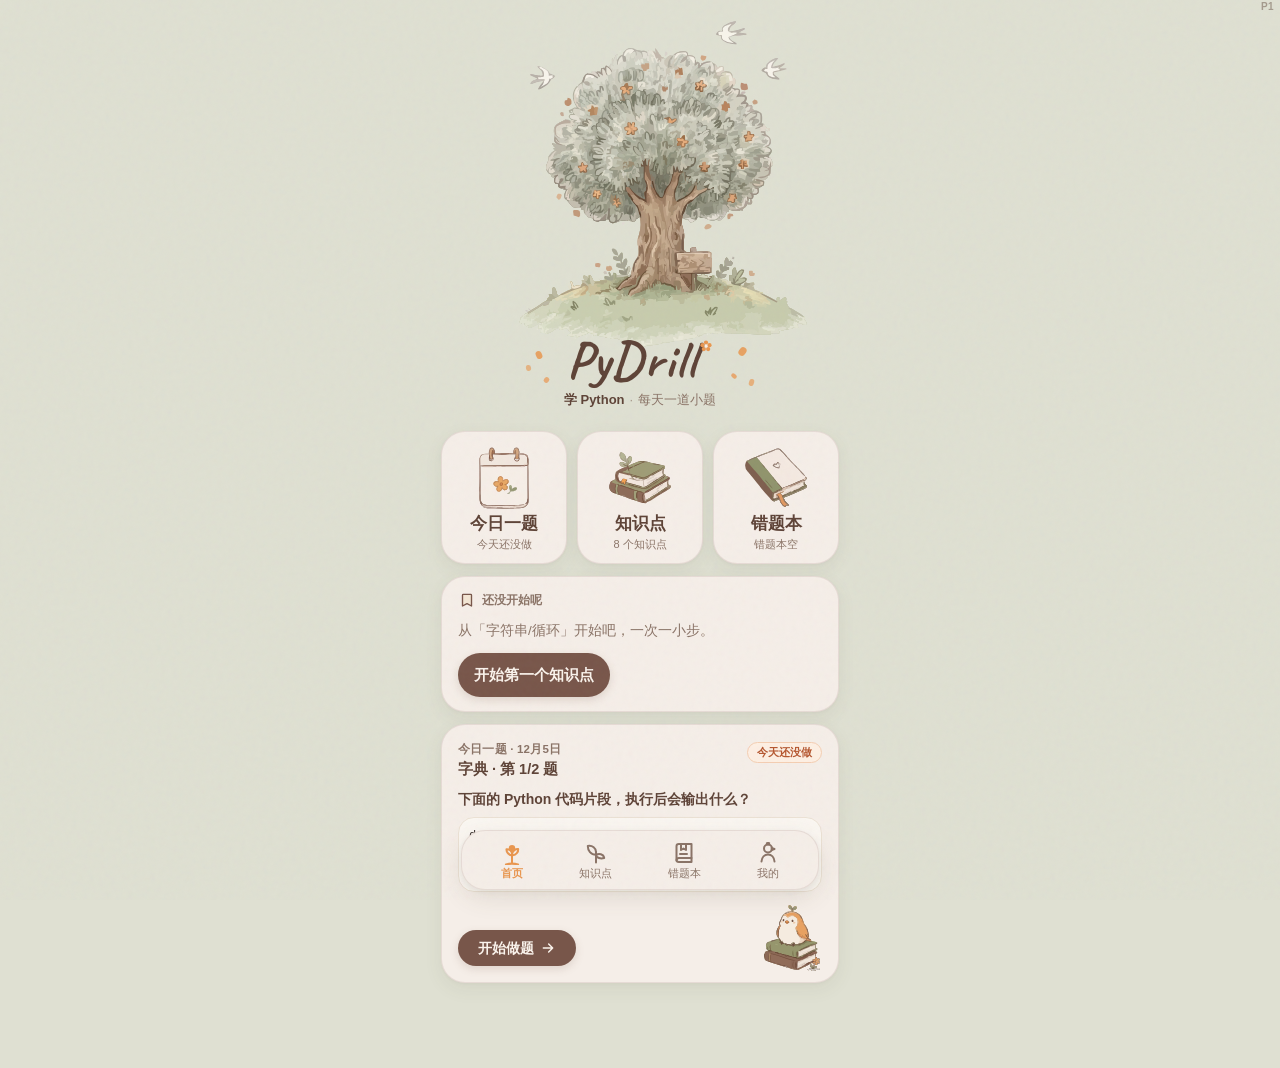
==== commit 5af5148d: "preview: Round 12b bugfix (lastWrong, finish, scroll, page badges) Deploy build from pydrill-web rou" ====
--- a/preview/index.html
+++ b/preview/index.html
@@ -15,8 +15,8 @@
     <link rel="manifest" href="./manifest.webmanifest" />
     <link rel="apple-touch-icon" href="./apple-touch-icon.png" />
     <link rel="icon" type="image/svg+xml" href="./favicon.svg" />
-    <script type="module" crossorigin src="./assets/index-CTS8bdEf.js"></script>
-    <link rel="stylesheet" crossorigin href="./assets/index-vtS-JurT.css">
+    <script type="module" crossorigin src="./assets/index-Ds8PJgPB.js"></script>
+    <link rel="stylesheet" crossorigin href="./assets/index-CNDAgFSh.css">
   </head>
   <body>
     <div id="app"></div>
--- a/preview/assets/index-CNDAgFSh.css
+++ b/preview/assets/index-CNDAgFSh.css
@@ -0,0 +1 @@
+@font-face{font-family:Caveat;font-style:normal;font-display:swap;font-weight:400;src:url(./caveat-latin-400-normal-D6LQsQ_v.woff2) format("woff2"),url(./caveat-latin-400-normal-BzhAQZkN.woff) format("woff")}@font-face{font-family:Caveat;font-style:normal;font-display:swap;font-weight:700;src:url(./caveat-latin-700-normal-D8_1Nw6V.woff2) format("woff2"),url(./caveat-latin-700-normal-cPyBTTZN.woff) format("woff")}@font-face{font-family:JetBrains Mono;font-style:normal;font-display:swap;font-weight:400;src:url(./jetbrains-mono-latin-400-normal-V6pRDFza.woff2) format("woff2"),url(./jetbrains-mono-latin-400-normal-6-qcROiO.woff) format("woff")}@font-face{font-family:JetBrains Mono;font-style:normal;font-display:swap;font-weight:600;src:url(./jetbrains-mono-latin-600-normal-C8RAYTDA.woff2) format("woff2"),url(./jetbrains-mono-latin-600-normal-BfsvjouI.woff) format("woff")}:root{--bg-page: #DFE0D2;--bg-page-tint: #E4E5D8;--bg-card: #F5EEE8;--bg-card-secondary: #EFE7DE;--bg-card-highlight: #FAF3EC;--color-primary: #5E4337;--color-secondary: #8A7366;--color-muted: #A8978B;--color-border: rgba(120, 86, 74, .12);--btn-primary-bg: #78564A;--btn-primary-text: #FAF3EC;--btn-primary-hover: #68493E;--accent-orange: #E9964F;--accent-orange-light: #FDEFE3;--accent-orange-border: #F4CEB2;--plant-green: #7C8F62;--plant-green-light: #EEF4E8;--plant-green-border: #CAD5BD;--correct-bg: #EEF4E8;--correct-color: #586A41;--correct-border: #B9CE9C;--wrong-bg: #FCEEE8;--wrong-color: #C0634A;--wrong-border: #F3C4B3;--code-bg: #FBF7F2;--code-border: #ECE2D5;--code-text: #3D332F;--font-sans: -apple-system, BlinkMacSystemFont, "Segoe UI", Roboto, "PingFang SC", "Hiragino Sans GB", "Noto Sans SC", "Microsoft YaHei", sans-serif;--font-hand: "Caveat", cursive;--font-mono: "JetBrains Mono", monospace;--r-card: 24px;--r-row: 16px;--r-pill: 999px;--r-inline: 6px;--shadow-card: 0 6px 18px rgba(92, 84, 60, .08), 0 1px 3px rgba(92, 84, 60, .04);--shadow-nav: 0 8px 24px rgba(92, 84, 60, .12), 0 2px 6px rgba(92, 84, 60, .06);--shadow-btn: 0 3px 8px rgba(120, 86, 74, .18)}.code-card{background-color:var(--code-bg);border:1px solid var(--code-border);border-radius:var(--r-card);overflow:hidden;box-shadow:0 2px 6px #5c543c0a;margin-top:.5rem;margin-bottom:.75rem}.code-header{display:flex;justify-content:space-between;align-items:center;padding:6px 12px;border-bottom:1px solid var(--code-border);background-color:#f5eee88c}.code-header-dots{display:flex;gap:5px}.code-dot{width:8px;height:8px;border-radius:var(--r-pill);display:inline-block}.dot-red{background-color:#e6b5a0}.dot-yellow{background-color:#eed1a2}.dot-green{background-color:#c7d8b6}.code-header-lang{font-family:var(--font-mono);font-size:11px;font-weight:500;color:var(--color-muted);letter-spacing:.04em;font-variant-ligatures:none;font-feature-settings:"liga" 0,"calt" 0}pre.code-pre{overflow-x:auto;white-space:pre;display:block;margin:0;padding:8px 0;font-family:var(--font-mono);font-size:13.5px;line-height:1.6;background-color:var(--code-bg);color:var(--code-text);font-variant-ligatures:none;font-feature-settings:"liga" 0,"calt" 0;-webkit-overflow-scrolling:touch}code.language-python{display:block;min-width:100%;white-space:pre;font-family:var(--font-mono);font-size:13.5px;line-height:1.6;color:var(--code-text);font-variant-ligatures:none;font-feature-settings:"liga" 0,"calt" 0}.code-line{display:flex;align-items:stretch;min-height:1.6em;line-height:1.6;padding-right:14px}.code-line-num{position:sticky;left:0;z-index:2;width:36px;min-width:36px;flex-shrink:0;text-align:right;padding-right:10px;margin-right:12px;border-right:1px solid rgba(220,205,195,.6);background-color:var(--code-bg);-webkit-user-select:none;user-select:none;color:var(--color-muted);font-family:var(--font-mono);font-size:12.5px;line-height:1.6;opacity:.75;font-variant-ligatures:none;font-feature-settings:"liga" 0,"calt" 0}.code-line-content{white-space:pre;font-family:var(--font-mono);font-size:13.5px;line-height:1.6;flex:1;font-variant-ligatures:none;font-feature-settings:"liga" 0,"calt" 0}.token.keyword{color:#b5562f;font-weight:600}.token.string{color:#5a7c43}.token.number{color:#c27c2c}.token.comment{color:#a8978b;font-style:italic}.token.function{color:#3f6e8c;font-weight:600}.token.builtin{color:#8b5fa3}.token.operator,.token.punctuation{color:#78564a}.token.boolean{color:#b5562f;font-weight:600}*,*:before,*:after{box-sizing:border-box;margin:0;padding:0}html,body{background-color:var(--bg-page);color:var(--color-primary);font-family:var(--font-sans);overflow-x:hidden;min-height:100dvh;-webkit-font-smoothing:antialiased;-webkit-tap-highlight-color:transparent;line-height:1.5;font-size:15px;position:relative}body:before{content:"";position:fixed;top:0;right:0;bottom:0;left:0;width:100%;height:100%;pointer-events:none;z-index:9999;opacity:.035;background-image:url("data:image/svg+xml,%3Csvg viewBox='0 0 200 200' xmlns='http://www.w3.org/2000/svg'%3E%3Cfilter id='noiseFilter'%3E%3CfeTurbulence type='fractalNoise' baseFrequency='0.8' numOctaves='3' stitchTiles='stitch'/%3E%3C/filter%3E%3Crect width='100%25' height='100%25' filter='url(%23noiseFilter)'/%3E%3C/svg%3E")}#app{min-height:100dvh;width:100%;display:flex;justify-content:center;overflow-x:hidden}.page-wrapper{width:100%;max-width:430px;min-height:100dvh;position:relative;padding:max(14px,env(safe-area-inset-top)) 16px;padding-bottom:calc(88px + env(safe-area-inset-bottom));display:flex;flex-direction:column;gap:12px;overflow-x:hidden}.page-question{padding-bottom:calc(112px + env(safe-area-inset-bottom))}.active-press{transition:transform .1s cubic-bezier(.2,.8,.2,1),background-color .1s ease;cursor:pointer;touch-action:manipulation}.active-press:active{transform:scale(.98)}@media(prefers-reduced-motion:reduce){.active-press{transition:none!important}.active-press:active{transform:none!important}}.select-none{-webkit-user-select:none;user-select:none}.select-text{-webkit-user-select:text;user-select:text}.card{border-radius:var(--r-card);padding:16px;position:relative}.paper-card{background-color:var(--bg-card);border:1px solid var(--color-border);box-shadow:var(--shadow-card)}.card-header-row{display:flex;justify-content:space-between;align-items:center}.card-title{font-size:16px;font-weight:700;color:var(--color-primary);letter-spacing:-.01em}.btn-primary{background-color:var(--btn-primary-bg);color:var(--btn-primary-text);border:none;border-radius:var(--r-pill);padding:12px 24px;font-size:15px;font-weight:700;display:inline-flex;align-items:center;justify-content:center;gap:6px;cursor:pointer;text-decoration:none;box-shadow:var(--shadow-btn);line-height:1;white-space:nowrap}.btn-primary:hover{background-color:var(--btn-primary-hover)}.btn-secondary{background-color:var(--bg-card);color:var(--color-primary);border:1px solid var(--color-border);border-radius:var(--r-pill);padding:10px 16px;font-size:13.5px;font-weight:600;display:inline-flex;align-items:center;justify-content:center;gap:5px;cursor:pointer;text-decoration:none;line-height:1}.btn-disabled{opacity:.55;cursor:not-allowed!important;pointer-events:none}.btn-danger-sm{background-color:var(--wrong-bg);color:var(--wrong-color);border:1px solid var(--wrong-border);border-radius:var(--r-pill);padding:4px 12px;font-size:12px;font-weight:600;cursor:pointer}.btn-text-remove{background:transparent;color:var(--color-secondary);border:1px solid rgba(120,86,74,.2);border-radius:var(--r-pill);padding:4px 10px;font-size:11.5px;font-weight:600;display:inline-flex;align-items:center;gap:4px;cursor:pointer}.btn-text-remove:hover{background-color:#78564a0f;color:var(--color-primary)}.w-full{width:100%}.chip-status{font-size:11px;font-weight:600;padding:3px 9px;border-radius:var(--r-pill);display:inline-flex;align-items:center;gap:4px;line-height:1.2}.chip-green{background-color:#e3ead6;color:#5e7348;border:1px solid #CAD5BD}.chip-red{background-color:#f6ded5;color:#c0634a;border:1px solid #F3C4B3}.chip-orange{background-color:#fdefe3;color:#b5562f;border:1px solid #F4CEB2}.status-dot-green{width:6px;height:6px;border-radius:var(--r-pill);background-color:var(--plant-green);display:inline-block}.status-dot-orange{width:6px;height:6px;border-radius:var(--r-pill);background-color:var(--accent-orange);display:inline-block}.section-header{padding-top:4px;padding-bottom:4px}.section-title-wrap{display:flex;align-items:center;gap:8px}.page-title{font-size:24px;font-weight:700;color:var(--color-primary);letter-spacing:-.02em}.title-doodle-leaf{display:inline-flex;align-items:center;opacity:.85}.page-title-badge{font-size:11px;font-weight:600;padding:2px 8px;border-radius:var(--r-pill);background-color:var(--bg-card);border:1px solid var(--color-border);color:var(--color-secondary)}.section-desc{font-size:12.5px;color:var(--color-secondary);margin-top:3px}.home-hero{position:relative;display:flex;flex-direction:column;align-items:center;text-align:center;padding:4px 0 10px}.hero-tree-wrapper{width:min(340px,88vw);display:flex;justify-content:center;margin-bottom:0}.hero-tree-img{width:min(340px,88vw);height:auto;pointer-events:none;display:block}.hero-title-group{position:relative;margin-top:-32px;display:flex;flex-direction:column;align-items:center}.hero-logo-row{display:flex;align-items:flex-start;justify-content:center;gap:3px;position:relative}.hero-logo-hand{font-family:var(--font-hand);font-size:52px;font-weight:700;line-height:1.05;color:var(--color-primary);letter-spacing:.02em}.hero-flower-icon{display:inline-flex;margin-top:6px}.hero-subtitle{font-size:13px;color:var(--color-secondary);display:flex;align-items:center;gap:5px;margin-top:2px}.hero-scattered-petals{position:absolute;top:0;right:0;bottom:0;left:0;pointer-events:none}.petal{position:absolute;border-radius:var(--r-pill);background-color:#e9964f}.petal-1{width:6px;height:8px;left:-28px;top:18px;transform:rotate(-25deg);opacity:.85}.petal-2{width:5px;height:6px;left:-20px;top:44px;transform:rotate(40deg);opacity:.7}.petal-3{width:7px;height:9px;right:-30px;top:14px;transform:rotate(35deg);opacity:.85}.petal-4{width:4px;height:6px;right:-20px;top:40px;transform:rotate(-50deg);opacity:.75}.petal-5{width:5px;height:7px;right:-38px;top:46px;transform:rotate(15deg);opacity:.65}.petal-6{width:5px;height:6px;left:-38px;top:32px;transform:rotate(-10deg);opacity:.6}.subtitle-badge{font-weight:600;color:var(--color-primary)}.subtitle-dot{color:var(--color-muted)}.home-entry-grid{display:grid;grid-template-columns:repeat(3,1fr);gap:10px}.entry-card{background-color:var(--bg-card);border:1px solid var(--color-border);border-radius:var(--r-card);padding:14px 6px 12px;display:flex;flex-direction:column;align-items:center;justify-content:center;text-align:center;text-decoration:none;box-shadow:var(--shadow-card)}.entry-icon-direct{width:64px;height:64px;display:flex;align-items:center;justify-content:center;margin-bottom:4px}.entry-direct-img{width:100%;height:100%;object-fit:contain}.entry-icon-box{width:44px;height:44px;border-radius:var(--r-pill);background-color:var(--bg-card-secondary);display:flex;align-items:center;justify-content:center;margin-bottom:6px}.entry-icon-img{width:28px;height:28px;object-fit:contain}.entry-card-title{font-size:17px;font-weight:700;color:var(--color-primary);line-height:1.2}.entry-card-sub{font-size:11px;color:var(--color-secondary);margin-top:3px;line-height:1.2}.progress-card{padding:14px 16px}.progress-title-wrap{display:flex;align-items:center;gap:6px}.stamp-leaf-dot{display:inline-flex;align-items:center}.progress-num-wrap{display:flex;align-items:baseline;gap:3px}.progress-num-big{font-family:var(--font-hand);font-size:28px;font-weight:700;color:var(--accent-orange);line-height:1}.progress-num-denom{font-size:13px;font-weight:600;color:var(--color-muted)}.stamps-leaves-grid{display:grid;grid-template-columns:repeat(8,1fr);gap:4px 0px;margin-top:10px;padding-top:10px;border-top:1px dashed rgba(120,86,74,.12);justify-items:center;align-items:center}.stamp-leaf-link{width:36px;height:36px;display:inline-flex;align-items:center;justify-content:center;border-radius:var(--r-pill);text-decoration:none;cursor:pointer;transition:transform .15s ease,background-color .15s ease;touch-action:manipulation}.stamp-leaf-link:hover{transform:scale(1.15);background-color:#e9964f14}.stamp-leaf-item{width:36px;height:36px;display:flex;align-items:center;justify-content:center}.stamps-grid-16{display:grid;grid-template-columns:repeat(8,1fr);gap:6px;margin-top:10px;padding-top:10px;border-top:1px dashed rgba(120,86,74,.12)}.stamp-box{aspect-ratio:1;border-radius:var(--r-row);display:flex;align-items:center;justify-content:center}.stamp-active{background-color:var(--accent-orange-light);border:1px solid var(--accent-orange-border)}.stamp-inactive{background-color:#f5eee873;border:1px dashed #CAD5BD}.daily-card{padding:16px}.daily-header-row{display:flex;justify-content:space-between;align-items:flex-start;margin-bottom:10px}.daily-header-titles{display:flex;flex-direction:column;gap:2px}.daily-card-label{font-size:11.5px;font-weight:600;color:var(--color-secondary);letter-spacing:.2px}.daily-q-title{font-size:14.5px;font-weight:700;color:var(--color-primary);line-height:1.3}.daily-header-row .chip-status{margin-top:1px}.daily-topic-badge{display:flex;align-items:center;gap:6px}.daily-topic-name{font-size:13.5px;font-weight:700;color:var(--color-primary)}.daily-stem-text{font-size:14px;font-weight:600;color:var(--color-primary);line-height:1.45;margin-bottom:8px}.daily-code-box{background-color:var(--code-bg);border:1px solid var(--code-border);border-radius:var(--r-row);padding:8px 10px;margin-bottom:12px;overflow-x:auto}.daily-code-pre{margin:0;font-family:var(--font-mono);font-size:12px;line-height:1.5;color:var(--code-text);white-space:pre}.daily-action-row{display:flex;justify-content:space-between;align-items:flex-end}.daily-btn{padding:10px 20px;font-size:14px}.daily-mascot-wrap{width:68px;height:68px;margin-bottom:-6px;margin-right:-4px}.daily-mascot-img{width:100%;height:100%;object-fit:contain}.topics-page-header{display:flex;justify-content:space-between;align-items:flex-end;padding-bottom:4px}.header-content-left{flex:1}.header-illustration-right{flex-shrink:0;width:64px;height:64px;display:flex;align-items:flex-end;justify-content:center}.header-mascot-img{width:64px;height:64px;object-fit:contain}.topics-list{display:flex;flex-direction:column;gap:10px}.topic-card{padding:14px 16px;cursor:pointer;display:flex;align-items:center;gap:12px}.topic-card-icon-col{flex-shrink:0}.topic-custom-icon-box{width:44px;height:44px;border-radius:var(--r-pill);background-color:#e3ead6;display:flex;align-items:center;justify-content:center;flex-shrink:0;box-shadow:0 1px 3px #5e734814}.topic-glyph-badge{font-family:var(--font-hand),"Caveat",cursive,sans-serif;font-size:23px;font-weight:700;color:#5e7348;line-height:1;display:inline-flex;align-items:center;justify-content:center;-webkit-user-select:none;user-select:none;transform:translateY(-1px)}.topic-glyph-badge.glyph-mono{font-family:var(--font-code),monospace;font-size:17px;font-weight:600;letter-spacing:-.5px}.glyph-orange{color:#e9964f}.topic-card-main{flex:1;min-width:0;display:flex;justify-content:space-between;align-items:center}.topic-info{flex:1;min-width:0}.topic-header-row{display:flex;align-items:center;gap:8px}.topic-index-badge{font-family:var(--font-mono);font-size:11px;font-weight:600;color:#b8a99d}.topic-name{font-size:14.5px;font-weight:700;color:var(--color-primary)}.topic-meta-row{display:flex;align-items:center;gap:10px;margin-top:6px}.topic-progress-text{font-size:11.5px;font-weight:600;color:var(--color-secondary);white-space:nowrap}.progress-bar-track{flex:1;height:6px;border-radius:var(--r-pill);background-color:#e6e1d6;overflow:hidden}.progress-bar-fill{height:100%;border-radius:var(--r-pill);background-color:var(--accent-orange);transition:width .25s ease}.topic-q-actions{display:flex;align-items:center;gap:6px;margin-left:12px}.topic-q-pill{width:26px;height:26px;border-radius:var(--r-pill);display:flex;align-items:center;justify-content:center;font-size:11.5px;font-weight:700;text-decoration:none;border:1.5px solid transparent}.pill-unanswered{border:1.5px dashed var(--color-muted);color:var(--color-muted);background-color:transparent}.pill-correct{background-color:var(--plant-green);color:#fff;border-color:var(--plant-green)}.pill-wrong{background-color:var(--wrong-bg);color:var(--wrong-color);border-color:var(--wrong-color)}.topic-arrow{color:var(--color-muted);display:flex;align-items:center}.wrong-page-header{display:flex;justify-content:space-between;align-items:flex-end;padding-bottom:4px}.wrong-header-img{width:64px;height:64px;object-fit:contain}.wrong-empty-card{display:flex;flex-direction:column;align-items:center;text-align:center;padding:32px 20px;margin-top:12px}.wrong-empty-img-wrap{width:170px;height:170px;margin-bottom:12px}.wrong-empty-img{width:100%;height:100%;object-fit:contain}.wrong-empty-title{font-size:18px;font-weight:800;color:var(--color-primary)}.wrong-empty-desc{font-size:13px;color:var(--color-secondary);margin-top:4px}.wrong-empty-action{margin-top:20px}.wrong-summary-card{padding:16px;margin-bottom:12px}.wrong-summary-header{display:flex;justify-content:space-between;align-items:flex-start;margin-bottom:14px}.wrong-summary-count-row{display:flex;align-items:baseline;gap:6px;margin-bottom:12px;font-size:15px;font-weight:700;color:#5e4337}.wrong-summary-count-num{font-family:var(--font-hand);font-size:28px;font-weight:700;color:#e9964f;line-height:1;padding:0}.wrong-summary-sub{font-size:11px;color:var(--color-secondary);margin-top:2px}.wrong-items-list{display:flex;flex-direction:column;gap:10px}.wrong-item-card{padding:14px 16px;cursor:pointer}.wrong-item-header{display:flex;justify-content:space-between;align-items:center;margin-bottom:8px}.wrong-item-topic{display:flex;align-items:center;gap:6px}.wrong-item-title{font-size:14px;font-weight:700;color:var(--color-primary)}.wrong-item-code-box{background-color:var(--code-bg);border:1px solid var(--code-border);border-radius:var(--r-row);padding:6px 10px;margin-bottom:8px;overflow:hidden}.code-truncate{display:block;font-size:12px;color:var(--code-text);overflow:hidden;text-overflow:ellipsis;white-space:nowrap}.wrong-item-footer{display:flex;justify-content:space-between;align-items:center;padding-top:2px}.wrong-item-time{font-size:11.5px;color:var(--color-muted)}.wrong-item-prompt{font-size:11px;color:var(--color-muted)}.wrong-item-actions{display:flex;align-items:center;gap:6px}.me-profile-section{display:flex;flex-direction:column;align-items:center;text-align:center;padding:10px 0 16px}.me-avatar-wrapper{width:76px;height:76px;border-radius:var(--r-pill);position:relative;display:flex;align-items:center;justify-content:center;margin-bottom:8px}.me-avatar-halo{position:absolute;top:-3px;right:-3px;bottom:-3px;left:-3px;border-radius:var(--r-pill);border:1.5px dashed #D8C3B7;background-color:#f2e6dc;opacity:.8}.me-avatar-img{width:60px;height:60px;object-fit:contain;position:relative;z-index:1}.me-avatar-sparkle{position:absolute;top:-2px;right:2px;font-size:14px;color:var(--accent-orange);z-index:2}.me-title-group{display:flex;align-items:center;gap:6px}.me-title-hand{font-family:var(--font-hand);font-size:26px;font-weight:700;color:var(--color-primary);line-height:1}.me-badge{font-size:11px;font-weight:600;padding:2px 8px;border-radius:var(--r-pill);background-color:var(--plant-green-light);color:var(--plant-green)}.me-sub{font-size:12.5px;color:var(--color-secondary);margin-top:2px}.me-storage-pill{display:inline-flex;align-items:center;gap:5px;padding:4px 12px;border-radius:var(--r-pill);background-color:#e6e8d8;border:1px solid #CED0BE;font-size:11.5px;color:#52643b;margin-top:8px}.me-stats-card{padding:16px}.stats-icon-dot{width:6px;height:14px;border-radius:var(--r-pill);background-color:var(--plant-green)}.stats-columns-grid{display:grid;grid-template-columns:1fr auto 1fr auto 1fr;align-items:center;text-align:center;padding:6px 0 10px}.stat-col{display:flex;flex-direction:column;align-items:center}.stat-col-label{font-size:11.5px;font-weight:600;color:var(--color-secondary)}.label-orange{color:var(--accent-orange)}.stat-col-num{font-family:var(--font-hand);font-size:32px;font-weight:700;color:var(--color-primary);line-height:1;margin:4px 0 6px}.num-orange{color:var(--accent-orange)}.num-brown{color:var(--color-primary)}.stat-col-sub{font-size:10px;color:var(--color-muted)}.stat-divider{width:1px;height:32px;background:repeating-linear-gradient(to bottom,#D4C3BD 0,#D4C3BD 4px,transparent 4px,transparent 8px);opacity:.8}.stats-motto-row{margin-top:14px;padding-top:12px;border-top:1px solid var(--color-border);font-size:11.5px;color:var(--color-secondary);text-align:center}.me-info-section{display:flex;flex-direction:column;gap:10px}.me-info-list{padding:0;overflow:hidden;border-radius:var(--r-card)}.me-info-item{display:flex;align-items:flex-start;gap:12px;padding:14px 16px;border-bottom:1px solid rgba(120,86,74,.08)}.me-info-item:last-child{border-bottom:none}.me-info-icon-box{width:34px;height:34px;border-radius:var(--r-pill);background-color:var(--bg-card-secondary);display:flex;align-items:center;justify-content:center;color:var(--color-primary);flex-shrink:0}.me-info-content{flex:1}.me-info-row{display:flex;justify-content:space-between;align-items:center}.me-info-title{font-size:13.5px;font-weight:700;color:var(--color-primary)}.me-info-desc{font-size:11.5px;color:var(--color-secondary);margin-top:2px;line-height:1.4}.me-danger-card{border-color:var(--wrong-border);padding:14px 16px}.me-danger-item{display:flex;align-items:flex-start;gap:12px}.me-danger-icon-box{width:34px;height:34px;border-radius:var(--r-pill);background-color:var(--wrong-bg);display:flex;align-items:center;justify-content:center;color:var(--wrong-color);flex-shrink:0}.me-danger-content{flex:1}.me-danger-title{font-size:13.5px;font-weight:700;color:var(--wrong-color)}.me-danger-desc{font-size:11.5px;color:var(--color-secondary);margin-top:2px}.modal-backdrop{position:fixed;top:0;right:0;bottom:0;left:0;z-index:100;background-color:#5e433773;display:flex;align-items:center;justify-content:center;padding:20px}.modal-backdrop.hidden{display:none!important}.modal-card{max-width:320px;width:100%;text-align:center;padding:24px 20px;background-color:var(--bg-card)}.modal-icon-wrap{width:48px;height:48px;border-radius:var(--r-pill);background-color:var(--wrong-bg);color:var(--wrong-color);display:flex;align-items:center;justify-content:center;margin:0 auto 12px}.modal-title{font-size:17px;font-weight:800;color:var(--color-primary);margin-bottom:6px}.modal-desc{font-size:12.5px;color:var(--color-secondary);line-height:1.45;margin-bottom:18px}.modal-actions{display:flex;gap:10px}.btn-modal-cancel{flex:1;background-color:var(--bg-card-secondary);color:var(--color-primary);border:1px solid var(--color-border);border-radius:var(--r-pill);padding:10px 0;font-size:13.5px;font-weight:600;cursor:pointer}.btn-modal-confirm{flex:1;background-color:var(--wrong-color);color:#fff;border:none;border-radius:var(--r-pill);padding:10px 0;font-size:13.5px;font-weight:700;cursor:pointer;box-shadow:0 2px 6px #c0634a40}.q-top-nav{display:flex;justify-content:space-between;align-items:center;height:44px}.q-nav-btn{width:36px;height:36px;border-radius:var(--r-pill);background-color:var(--bg-card);border:1px solid var(--color-border);display:flex;align-items:center;justify-content:center;color:var(--color-primary);cursor:pointer;box-shadow:0 1px 3px #5c543c0f}.q-nav-title{font-size:15px;font-weight:700;color:var(--color-primary);letter-spacing:-.01em}.q-subheader{display:flex;justify-content:space-between;align-items:center}.q-source-badge{display:inline-flex;align-items:center;gap:5px;font-size:12px;font-weight:600;color:var(--plant-green);background-color:var(--plant-green-light);border:1px solid var(--plant-green-border);padding:2px 8px;border-radius:var(--r-pill)}.q-switcher-group{display:flex;align-items:center;min-width:0;overflow-x:auto;overflow-y:hidden;-webkit-overflow-scrolling:touch;scrollbar-width:none}.q-switcher-track{display:flex;align-items:center;gap:5px;margin-left:auto;flex:0 0 auto;background-color:#e8e9dbb3;padding:2px 4px;border-radius:var(--r-pill);border:1px solid #D8D9CA}.q-switch-pill{width:24px;height:24px;border-radius:var(--r-pill);display:flex;align-items:center;justify-content:center;font-size:11px;font-weight:700;border:none;background:transparent;color:var(--color-secondary);cursor:pointer}.switcher-current{background-color:var(--color-primary);color:#fff!important}.switcher-correct{color:var(--plant-green)}.switcher-wrong{color:var(--wrong-color)}.q-main-content{display:flex;flex-direction:column;gap:12px}.q-stem-card{padding:16px}.q-stem-chip{display:inline-flex;align-items:center;gap:4px;font-size:11px;font-weight:600;color:var(--plant-green);margin-bottom:6px}.q-stem-title{font-size:17px;font-weight:700;color:var(--color-primary);line-height:1.4}.options-group{display:flex;flex-direction:column;gap:12px}.option-item{display:flex;flex-direction:row;align-items:flex-start;justify-content:flex-start;gap:14px;padding:14px 18px;border-radius:34px;background-color:#faf8f5;border:1px solid #E3DDCF;box-shadow:0 2px 8px #50413008;cursor:pointer;min-height:0;min-width:0;max-width:100%;transition:all .2s cubic-bezier(.4,0,.2,1)}.opt-left{display:flex;align-items:center;gap:12px;flex:1}.opt-badge{width:32px;height:32px;border-radius:var(--r-pill);font-size:12px;font-weight:600;line-height:1;display:flex;align-items:center;justify-content:center;flex-shrink:0;background-color:#efebe0;color:#736354;border:1px solid #DDD5C5;transition:color .2s cubic-bezier(.4,0,.2,1),background-color .2s cubic-bezier(.4,0,.2,1),border-color .2s cubic-bezier(.4,0,.2,1)}.opt-badge-default{background-color:#efebe0;color:#736354;border-color:#ddd5c5}.opt-badge-selected,.opt-badge-correct{background-color:#6a8658;border-color:transparent;color:#fff;box-shadow:0 1px 2px #0000000d}.opt-badge-wrong{background-color:#ba4334;border-color:transparent;color:#fff;box-shadow:0 1px 2px #0000000d}.opt-text{font-family:var(--font-mono),var(--font-sans);font-size:14px;font-weight:600;color:#34271e;line-height:1.5;word-break:break-word;font-variant-ligatures:none;font-feature-settings:"liga" 0,"calt" 0;transition:color .2s cubic-bezier(.4,0,.2,1),background-color .2s cubic-bezier(.4,0,.2,1),border-color .2s cubic-bezier(.4,0,.2,1)}.inline-code{font-family:var(--font-mono);background-color:#efe7de;border-radius:var(--r-inline);padding:1px 5px;font-size:.9em;color:#8c4020;border:1px solid rgba(140,64,32,.12);font-variant-ligatures:none;font-feature-settings:"liga" 0,"calt" 0}.redo-notice-bar{background-color:#f9f4ee;border:1px dashed #DECEBE;border-radius:var(--r-row);padding:8px 12px;font-size:12px;color:#8a6854;line-height:1.4;margin-bottom:2px}.opt-card-default:hover{background-color:#faf8f5}.opt-card-selected,.opt-card-correct{background-color:#f0f5eb;border-color:#81a16c}.opt-card-wrong{background-color:#fceee8;border-color:#c0634a}.opt-card-muted{opacity:.6}.opt-radio-circle{width:18px;height:18px;border-radius:var(--r-pill);border:1.5px dashed var(--color-muted)}.opt-radio-selected{width:20px;height:20px;border-radius:var(--r-pill);border:2px solid var(--accent-orange);display:flex;align-items:center;justify-content:center;background-color:#fff;flex-shrink:0}.opt-radio-dot{width:10px;height:10px;border-radius:var(--r-pill);background-color:var(--accent-orange)}.opt-icon-selected{width:20px;height:20px;border-radius:var(--r-pill);background-color:var(--accent-orange);color:#fff;display:flex;align-items:center;justify-content:center}.opt-icon-correct{width:20px;height:20px;border-radius:var(--r-pill);background-color:var(--plant-green);color:#fff;display:flex;align-items:center;justify-content:center}.opt-icon-wrong{width:20px;height:20px;border-radius:var(--r-pill);background-color:var(--wrong-color);color:#fff;display:flex;align-items:center;justify-content:center}.result-banner{border-radius:var(--r-row);padding:12px 14px;box-shadow:0 4px 12px #5c543c0f}.result-banner-inner{display:flex;align-items:center;gap:12px}.result-mascot-wrap{width:56px;height:56px;flex-shrink:0;display:flex;align-items:center;justify-content:center}.result-mascot-img{width:56px;height:56px;object-fit:contain}.result-text-wrap{flex:1;min-width:0}.result-tag-wrap{flex-shrink:0;display:flex;align-items:center}.result-tag-badge{font-size:11px;font-weight:600;padding:4px 8px;border-radius:var(--r-pill);line-height:1.2;white-space:nowrap}.result-tag-badge.tag-wrong{background-color:#c0634a1f;color:var(--wrong-color);border:1px solid rgba(192,99,74,.25)}.result-tag-badge.tag-notice{background-color:#5e73481f;color:var(--plant-green);border:1px solid rgba(94,115,72,.25)}.banner-wrong-action-row{margin-top:10px;padding-top:10px;border-top:1px dashed rgba(94,115,72,.25);display:flex;align-items:center;justify-content:space-between;gap:8px}.banner-wrong-action-text{font-size:12px;color:var(--color-secondary);line-height:1.3}.btn-remove-wrong-banner{height:36px;padding:0 14px;border:1.5px solid var(--plant-green);border-radius:var(--r-pill);background-color:transparent;color:var(--plant-green);font-size:13px;font-weight:600;display:inline-flex;align-items:center;justify-content:center;white-space:nowrap;flex-shrink:0;cursor:pointer;transition:all .15s ease}.btn-remove-wrong-banner:hover{background-color:var(--plant-green-light)}.banner-wrong-removed-text{font-size:12.5px;color:var(--plant-green);font-weight:600;padding:4px 0;display:flex;align-items:center}.result-title{font-size:17px;font-weight:800;line-height:1.2}.result-sub{font-size:12px;margin-top:3px;opacity:.88}.banner-correct{background-color:var(--correct-bg);border:1.5px solid var(--correct-border);color:var(--correct-color)}.banner-wrong{background-color:var(--wrong-bg);border:1.5px solid var(--wrong-border);color:var(--wrong-color)}.banner-ungraded{background-color:var(--accent-orange-light);border:1.5px solid var(--accent-orange-border);color:#b5562f}.explanation-card{padding:16px}.explanation-header{display:flex;justify-content:space-between;align-items:center;padding-bottom:8px;border-bottom:1px solid var(--color-border);margin-bottom:10px}.explanation-title-group,.explanation-title-row{display:flex;align-items:center;gap:6px}.bulb-icon-wrap{color:var(--accent-orange);display:flex;align-items:center;justify-content:center;width:20px;height:20px;flex-shrink:0}.explanation-title{font-size:15px;font-weight:700;color:var(--color-primary);line-height:1.2;margin:0}.explanation-body{font-size:14px;line-height:1.6;color:#4a3a30}.explanation-body p{margin-bottom:8px}.explanation-body p:last-child{margin-bottom:0}.explanation-trap-box{margin-top:14px;background-color:#fbe6d3;border:1px solid #F5C7A9;border-radius:var(--r-row);padding:12px 14px}.trap-box-header{display:flex;align-items:center;gap:6px;font-size:13.5px;font-weight:700;color:#b5562f;margin-bottom:6px}.trap-box-content{font-size:13px;line-height:1.6;color:#633c29}.animation-notice-card{padding:10px 14px;background-color:var(--bg-card-secondary)}.text-sub{color:var(--color-secondary)}.end-card{text-align:center;padding:32px 20px;margin-top:20px;display:flex;flex-direction:column;align-items:center}.end-mascot-wrap{width:110px;height:110px;margin-bottom:12px}.end-mascot-img{width:100%;height:100%;object-fit:contain}.end-title{font-size:20px;font-weight:800;color:var(--color-primary);margin-bottom:6px}.end-sub{font-size:13.5px;color:var(--color-secondary);line-height:1.5;margin-bottom:20px}.end-questions-list{width:100%;display:flex;flex-direction:column;border-radius:var(--r-row);background-color:var(--bg-card-secondary);border:1px solid var(--color-border);overflow:hidden;margin-bottom:24px}.end-q-row-item{display:flex;align-items:center;justify-content:space-between;height:48px;padding:0 14px;text-decoration:none!important;color:var(--color-primary)!important;border-bottom:1px solid rgba(120,86,74,.08)}.end-q-row-item:last-child{border-bottom:none}.end-q-row-left{display:flex;align-items:center;gap:10px;min-width:0;flex:1}.end-q-idx{font-size:13px;font-weight:700;color:var(--color-primary);white-space:nowrap;flex-shrink:0}.end-q-code{font-size:12px;color:var(--color-secondary);overflow:hidden;text-overflow:ellipsis;white-space:nowrap;font-family:var(--font-mono);font-variant-ligatures:none;flex:1;min-width:0}.end-empty-row{display:flex;align-items:center;justify-content:center;gap:8px;padding:18px 14px;background-color:var(--bg-card-secondary);border:1px dashed var(--color-border);border-radius:var(--r-row);margin-bottom:24px;color:var(--color-secondary);font-size:14px;font-weight:600}.end-chip{font-size:11.5px;font-weight:600;padding:3px 8px;border-radius:var(--r-pill);white-space:nowrap;flex-shrink:0}.end-chip-green{background-color:#e3ead6;color:#5e7348;border:1px solid #CAD5BD}.end-chip-red{background-color:#f6ded5;color:#c0634a;border:1px solid #F3C4B3}.end-chip-gray{background-color:transparent;color:var(--color-muted);border:1px solid rgba(168,151,139,.5)}.end-btn-group{display:flex;flex-direction:column;gap:12px;width:100%}.end-action-wrap{width:100%;display:flex;flex-direction:column;gap:12px}.fixed-bottom-bar{position:fixed;bottom:0;left:0;right:0;z-index:50;width:100%;max-width:390px;margin-left:auto;margin-right:auto;box-sizing:border-box;padding:14px 16px calc(14px + env(safe-area-inset-bottom));background:#dfe0d2c7;-webkit-backdrop-filter:blur(26px) contrast(110%);backdrop-filter:blur(26px) contrast(110%);border-top:1px solid rgba(120,86,74,.14);box-shadow:0 -4px 18px #5e43370d,inset 0 1px #ffffff73}.bottom-bar-inner{width:100%;max-width:100%;pointer-events:auto}.flex-row-actions{display:flex;align-items:center;justify-content:flex-start;gap:10px;width:100%;min-width:0}.flex-row-actions button,.flex-row-actions a{white-space:nowrap}.btn-nav-prev{flex:0 1 90px;width:90px;min-width:0;height:44px;background-color:transparent;color:#8a7366;border:1px solid rgba(120,86,74,.25);border-radius:var(--r-pill);font-size:13px;font-weight:600;display:inline-flex;align-items:center;justify-content:center;padding:0 8px;white-space:nowrap;cursor:pointer;transition:transform .15s ease,background-color .15s ease,opacity .15s ease}.btn-nav-prev:hover{background-color:#78564a0f;color:var(--color-primary)}.btn-nav-next{flex:0 1 90px;width:90px;min-width:0;height:44px;background-color:transparent;color:#8a7366;border:1px solid rgba(120,86,74,.25);border-radius:var(--r-pill);font-size:13px;font-weight:600;display:inline-flex;align-items:center;justify-content:center;padding:0 8px;white-space:nowrap;cursor:pointer;transition:transform .15s ease,background-color .15s ease,opacity .15s ease}.btn-nav-next:hover{background-color:#78564a0f;color:var(--color-primary)}.btn-redo-pill{flex:0 1 112px;width:112px;min-width:0;height:44px;background-color:#f4eae1;color:#5e4337;border:1px solid #5E4337;border-radius:var(--r-pill);font-size:13.5px;font-weight:700;display:inline-flex;align-items:center;justify-content:center;gap:6px;padding:0 10px;white-space:nowrap;cursor:pointer;box-shadow:0 1px 2px #0000000d;transition:transform .15s ease,background-color .15s ease,opacity .15s ease}.btn-redo-pill:hover{background-color:#f4eae1;border-color:var(--color-primary)}.btn-next-main{flex:1 1 141px;width:auto;min-width:0;height:44px;background-color:#5e4337;color:#faf3ec;border:none;border-radius:var(--r-pill);font-size:14px;font-weight:700;display:inline-flex;align-items:center;justify-content:center;padding:0 12px;white-space:nowrap;cursor:pointer;box-shadow:0 1px 2px #0000000d;transition:transform .15s ease,background-color .15s ease,opacity .15s ease}.btn-next-main:hover{background-color:#4d372d}.btn-submit-main{flex:1 1 auto;width:auto;min-width:0;height:44px;background-color:#5e4337;color:#faf3ec;border:none;border-radius:var(--r-pill);font-size:14px;font-weight:700;display:inline-flex;align-items:center;justify-content:center;padding:0 12px;white-space:nowrap;cursor:pointer;box-shadow:0 1px 2px #0000000d;transition:transform .15s ease,background-color .15s ease,opacity .15s ease}.btn-submit-main:hover{background-color:#4d372d}.btn-submit-main.btn-disabled,.btn-nav-prev.btn-disabled{opacity:.45;cursor:not-allowed;pointer-events:none}.fixed-bottom-bar button:active:not(:disabled){transform:scale(.95)}.bottom-nav-container{position:fixed;bottom:0;left:0;right:0;z-index:50;display:flex;justify-content:center;pointer-events:none;padding:8px 16px calc(10px + env(safe-area-inset-bottom)) 16px}.bottom-nav-bar{width:100%;max-width:358px;pointer-events:auto;background-color:var(--bg-card);border:1px solid var(--color-border);border-radius:var(--r-card);box-shadow:var(--shadow-nav);display:flex;justify-content:space-around;align-items:center;padding:6px 10px}.bottom-nav-item{display:flex;flex-direction:column;align-items:center;justify-content:center;text-decoration:none;color:var(--color-secondary);padding:4px 10px;font-size:11px;font-weight:500;position:relative;line-height:1;transition:color .1s ease}.bottom-nav-item.active{color:var(--accent-orange);font-weight:700}.bottom-nav-label{margin-top:3px;font-size:11px;letter-spacing:-.01em}.nav-icon-wrapper{position:relative;display:inline-flex}.nav-badge{position:absolute;top:-4px;right:-8px;background-color:var(--wrong-color);color:#fff;font-size:10px;font-weight:700;min-width:15px;height:15px;border-radius:var(--r-pill);padding:0 4px;display:flex;align-items:center;justify-content:center;line-height:1}.end-q-row-left{text-align:left}.end-q-row-left--stack{flex-direction:column;align-items:flex-start;gap:2px}.end-q-row-left--stack .end-q-code{width:100%}.end-q-row-item:has(.end-q-row-left--stack){height:auto;min-height:56px;padding-top:10px;padding-bottom:10px}.entry-card-title,.entry-card-sub{white-space:nowrap}.continue-card{display:flex;flex-direction:column;gap:10px;padding:14px 16px}.continue-top,.continue-empty{display:flex;align-items:flex-start;justify-content:space-between;gap:12px;min-width:0}.continue-empty{flex-direction:column;align-items:stretch}.continue-copy{min-width:0;flex:1}.continue-kicker{display:inline-flex;align-items:center;gap:6px;font-size:12px;font-weight:700;color:var(--color-secondary)}.continue-title{margin-top:4px;font-size:16px;font-weight:800;color:var(--color-primary);line-height:1.35}.continue-desc{font-size:13.5px;line-height:1.5;color:var(--color-secondary);text-wrap:pretty}.continue-btn{flex-shrink:0;align-self:flex-start;min-height:44px;padding:10px 16px;white-space:nowrap}.continue-code{background:var(--code-bg);border:1px solid var(--code-border);border-radius:var(--r-row);padding:6px 10px;min-width:0;max-width:100%;overflow:hidden}.continue-code code{display:block;font-family:var(--font-mono);font-size:12px;color:var(--code-text);white-space:nowrap;overflow:hidden;text-overflow:ellipsis;font-variant-ligatures:none;font-feature-settings:"liga" 0,"calt" 0}.topic-card{display:flex;flex-direction:column;align-items:stretch;gap:10px;padding:14px 16px 12px;min-width:0}.topic-card-head{display:flex;align-items:flex-start;gap:10px;min-width:0}.topic-card-text{flex:1;min-width:0}.topic-name{min-width:0;overflow:hidden;text-overflow:ellipsis;white-space:nowrap}.topic-sub{margin-top:2px;font-size:12px;font-weight:400;line-height:1.5;color:#8a7b70}.topic-count-badge{flex-shrink:0;font-family:var(--font-mono);font-weight:700;font-size:12px;line-height:1.2;color:#5e7348;background:#eaf0e4;padding:4px 10px;border-radius:var(--r-pill);font-variant-ligatures:none;font-feature-settings:"liga" 0,"calt" 0}.topic-long-track{width:100%;height:10px;padding:2px;border-radius:var(--r-pill);background:#eae5d9;box-sizing:border-box}.topic-long-fill{height:100%;border-radius:var(--r-pill)}.topic-long-fill.tone-0{background:linear-gradient(90deg,#88a672,#6a8658)}.topic-long-fill.tone-1{background:linear-gradient(90deg,#f0b27a,#e9964f)}.topic-long-fill.tone-2{background:linear-gradient(90deg,#d98974,#c0634a)}.topic-long-fill.tone-3{background:linear-gradient(90deg,#9a7568,#78564a)}.q-top-nav{min-width:0;max-width:100%;gap:8px}.q-nav-btn{flex-shrink:0}.q-nav-title{flex:1;min-width:0;overflow:hidden;text-overflow:ellipsis;white-space:nowrap;text-align:center}.q-subheader{display:flex;align-items:center;gap:8px;min-width:0;max-width:100%;justify-content:flex-start}.q-source-badge{flex:0 0 auto;flex-shrink:0;white-space:nowrap;max-width:none;overflow:visible}.q-source-badge>span:last-child{flex-shrink:0;overflow:visible;text-overflow:clip;white-space:nowrap}.q-switcher-group{flex:1;min-width:0;max-width:100%;overflow-x:auto;overflow-y:hidden;-webkit-overflow-scrolling:touch;scrollbar-width:none}.q-switcher-group::-webkit-scrollbar{display:none}.q-switch-pill{flex:0 0 auto;width:28px;height:28px}.page-question .options-group{display:flex;flex-direction:column;gap:12px;min-width:0}.page-question .option-item{display:flex;flex-direction:row;align-items:flex-start;justify-content:flex-start;gap:14px;padding:14px 18px;min-height:0;min-width:0;max-width:100%;background-color:#faf8f5;border-style:solid;border-width:1px;border-color:#e3ddcf;border-radius:34px;box-shadow:0 2px 8px #50413008;cursor:pointer;transition:all .2s cubic-bezier(.4,0,.2,1)}.page-question .option-item.opt-card-selected,.page-question .option-item.opt-card-correct{background-color:#f0f5eb;border-width:2px;border-color:#81a16c;padding:13px 17px;box-shadow:0 4px 12px #6a86581f}.page-question .option-item.opt-card-wrong{background-color:#fceee8;border-width:2px;border-color:#c0634a;padding:13px 17px;box-shadow:0 4px 12px #c0634a14}.page-question .option-item.opt-card-correct,.page-question .option-item.opt-card-wrong,.page-question .option-item.opt-card-locked{cursor:default}.page-question .option-item.opt-pressable:active{transform:scale(.99)}.page-question .option-item.opt-card-default:hover{background-color:#faf8f5}@media(hover:hover){.page-question .option-item.opt-card-default:hover{border-color:#d1c7b3}}.page-question .option-item .opt-badge{width:32px;height:32px;flex-shrink:0;border-radius:var(--r-pill);display:flex;align-items:center;justify-content:center;background-color:#efebe0;border:1px solid #DDD5C5;color:#736354;font-size:12px;font-weight:600;line-height:1;box-shadow:none;transition:color .2s cubic-bezier(.4,0,.2,1),background-color .2s cubic-bezier(.4,0,.2,1),border-color .2s cubic-bezier(.4,0,.2,1)}.page-question .option-item .opt-badge-selected,.page-question .option-item .opt-badge-correct{background-color:#6a8658;border-color:transparent;color:#fff;box-shadow:0 1px 2px #0000000d}.page-question .option-item .opt-badge-wrong{background-color:#ba4334;border-color:transparent;color:#fff;box-shadow:0 1px 2px #0000000d}.page-question .opt-body{flex:1;min-width:0;display:flex;flex-direction:column;justify-content:center;min-height:32px}.page-question .opt-line{display:flex;align-items:center;justify-content:space-between;gap:8px}.page-question .option-item .opt-text{display:flex;align-items:center;flex:1;min-width:0;font-family:var(--font-mono);font-size:14px;font-weight:600;color:#34271e;line-height:1.5;overflow-wrap:anywhere;font-variant-ligatures:none;font-feature-settings:"liga" 0,"calt" 0;transition:color .2s cubic-bezier(.4,0,.2,1),background-color .2s cubic-bezier(.4,0,.2,1),border-color .2s cubic-bezier(.4,0,.2,1)}.page-question .option-item .opt-text-strong{color:#405b2e;font-weight:700}.page-question .option-item .opt-text-wrong{color:#ba4334;font-weight:700}.page-question .option-item .opt-text-error{color:#ba4334;font-size:13px}.page-question .opt-status{flex-shrink:0;display:flex;align-items:center;justify-content:center}.page-question .opt-status:empty{display:none}.page-question .opt-status-svg{width:18px;height:18px;display:block}.page-question .opt-card-selected .opt-status,.page-question .opt-card-correct .opt-status{color:#405b2e}.page-question .opt-card-wrong .opt-status{color:#ba4334}.page-question .opt-hint-clip{display:grid;grid-template-rows:0fr;opacity:0;transition:grid-template-rows .2s cubic-bezier(.4,0,.2,1),opacity .2s cubic-bezier(.4,0,.2,1)}.page-question .opt-hint-clip.is-open{grid-template-rows:1fr;opacity:1}.page-question .opt-hint-inner{overflow:hidden;min-height:0}.page-question .opt-hint{margin-top:4px;font-family:var(--font-sans);font-size:12px;font-weight:400;line-height:1.375;color:#827364}@media(prefers-reduced-motion:reduce){.page-question .option-item,.page-question .option-item .opt-badge,.page-question .option-item .opt-text,.page-question .opt-hint-clip{transition:none!important}.page-question .option-item.opt-pressable:active{transform:none!important}}.wrong-summary-card{padding:15px;display:flex;flex-direction:column;gap:0;margin-bottom:0;border-radius:24px;box-shadow:0 4px 12px #5c543c0a}.wrong-start-btn{width:100%;height:40px;padding:0 16px;font-size:15px;font-weight:700;box-shadow:none}.wrong-topic-list{display:flex;flex-direction:column;gap:12px;margin-top:4px;min-width:0}.wrong-topic-card{display:flex;align-items:center;gap:14px;padding:14px 16px;background:#f5eee8;border:1px solid rgba(120,86,74,.12);border-radius:24px;box-shadow:0 3px 10px #5c543c0a;text-decoration:none;color:inherit;min-width:0;cursor:pointer;transition:transform .2s cubic-bezier(.2,.8,.2,1)}.wrong-topic-card:active{transform:scale(.99)}.wrong-topic-main{flex:1;min-width:0;display:flex;flex-direction:column}.wrong-topic-name-row{display:flex;align-items:baseline;gap:6px;line-height:1.25;min-width:0}.wrong-topic-name{min-width:0;overflow:hidden;text-overflow:ellipsis;white-space:nowrap;font-size:14.5px;font-weight:700;color:#5e4337}.wrong-topic-index{flex-shrink:0;font-family:var(--font-mono);font-size:11px;font-weight:400;color:#b8a99d;font-variant-ligatures:none;font-feature-settings:"liga" 0,"calt" 0}.wrong-topic-meta{margin-top:2px;font-size:12px;font-weight:400;color:#8a7366;line-height:1.5}.wrong-topic-track{width:100%;height:6px;margin-top:6px;background:#78564a1a;border-radius:var(--r-pill);overflow:hidden}.wrong-topic-fill{height:100%;background:#7c8f62;border-radius:var(--r-pill)}.wrong-topic-chevron{flex-shrink:0;padding-left:4px;color:#a8978b;font-size:18px;font-weight:600;line-height:1;-webkit-user-select:none;user-select:none}.wrong-summary-header{margin-bottom:0}.wrong-filters-wrap{position:relative;width:100%;min-width:0;max-width:100%}.wrong-filters-wrap:after{content:"";position:absolute;top:0;right:0;bottom:0;width:28px;pointer-events:none;background:linear-gradient(to right,transparent,var(--bg-page))}.wrong-filters{display:flex;flex-wrap:nowrap;gap:8px;width:100%;max-width:100%;min-width:0;overflow-x:auto;overflow-y:hidden;-webkit-overflow-scrolling:touch;scrollbar-width:none}.wrong-filters::-webkit-scrollbar{display:none;height:0}.wrong-filter{flex:0 0 auto;border:1.5px solid transparent;background:var(--bg-card);color:var(--color-primary);border-radius:var(--r-pill);padding:6px 12px;min-height:32px;font-size:13px;font-weight:650;font-weight:600;white-space:nowrap;cursor:pointer;font-family:inherit}.wrong-filters .wrong-filter:last-child{margin-right:20px}.wrong-filter.is-on{border-color:#e9964f;background:#fdefe3;color:#5e4337;box-shadow:0 0 0 1px #e9964f}.wrong-groups{display:flex;flex-direction:column;gap:8px;min-width:0;max-width:100%}.wrong-group{display:flex;flex-direction:column;gap:6px;min-width:0;max-width:100%}.wrong-group[hidden],.wrong-group-items[hidden]{display:none!important}.wrong-group-items{display:flex;flex-direction:column;gap:6px;min-width:0}.wrong-group-toggle{width:100%;display:flex;align-items:center;gap:8px;min-height:48px;padding:6px 10px;border-radius:var(--r-row);background:var(--bg-card);border:1px solid var(--color-border);color:var(--color-primary);font-family:inherit;text-align:left;cursor:pointer;min-width:0}.topic-icon-sm{width:32px;height:32px}.topic-icon-sm .topic-glyph-badge{font-size:16px}.topic-icon-sm .topic-glyph-badge.glyph-mono{font-size:13px}.wrong-group-name{flex:1;min-width:0;overflow:hidden;text-overflow:ellipsis;white-space:nowrap;font-weight:700;font-size:14px}.wrong-group-count{flex-shrink:0;font-family:var(--font-mono);font-weight:700;font-size:12px;line-height:1.2;background:#eaf0e4;color:#5e7348;border-radius:var(--r-pill);padding:2px 8px;font-variant-ligatures:none}.wrong-chevron{flex-shrink:0;color:#a8978b}.wrong-chevron.is-open{transform:rotate(180deg)}.wrong-item-row{display:flex;align-items:center;gap:6px;height:56px;padding:0 8px 0 10px;border-radius:var(--r-row);background:var(--bg-card);border:1px solid var(--color-border);min-width:0;max-width:100%;cursor:pointer;box-sizing:border-box;overflow:hidden}.wrong-topic-chip{flex-shrink:0;font-size:11px;font-weight:700;line-height:1.2;color:#5e7348;background:#e3ead6;border-radius:var(--r-pill);padding:3px 8px;white-space:nowrap}.wrong-row-title{flex:0 1 auto;min-width:0;font-size:13px;font-weight:700;color:var(--color-primary);white-space:nowrap;overflow:hidden;text-overflow:ellipsis}.wrong-row-code{flex:1 1 0;min-width:0;overflow:hidden;text-overflow:ellipsis;white-space:nowrap;font-family:var(--font-mono);font-size:11px;color:#a8978b;font-variant-ligatures:none}.wrong-row-code:empty{display:none}.wrong-row-side{display:flex;align-items:center;gap:6px;flex-shrink:0;margin-left:auto}.wrong-row-meta{display:flex;flex-direction:column;align-items:flex-end;gap:2px;line-height:1.1}.wrong-row-meta .chip-status{padding:2px 7px;font-size:11px}.wrong-row-date{font-size:10px;color:#a8978b;white-space:nowrap}.wrong-remove-btn{position:relative;display:inline-flex;align-items:center;justify-content:center;height:29px;padding:0 12px;border-radius:var(--r-pill);border:1px solid #6E8B57;background:transparent;color:#6e8b57;font-size:13px;font-weight:700;font-family:inherit;line-height:1;white-space:nowrap;flex-shrink:0;cursor:pointer}.wrong-remove-btn:before{content:"";position:absolute;left:50%;top:50%;width:max(100%,44px);height:44px;transform:translate(-50%,-50%)}.daily-code-box,.continue-card,.topic-card,.wrong-item-row,.option-item,.q-subheader{min-width:0}.q-badge-cluster{display:flex;align-items:center;gap:8px;flex:0 1 auto;min-width:0}.q-remove-wrong{display:inline-flex;align-items:center;gap:4px;flex-shrink:0;border:1px solid rgba(120,86,74,.25);color:#8a7366;background:#f5eee899;border-radius:var(--r-pill);padding:4px 10px;font-size:12px;font-weight:500;font-family:inherit;line-height:1.2;cursor:pointer;white-space:nowrap}.q-remove-wrong:hover{background:#f5eee8}.q-remove-wrong svg{width:14px;height:14px;display:block}.q-toggle-last{display:inline-flex;align-items:center;gap:4px;flex-shrink:0;background:#f5eee8;border:1px solid rgba(120,86,74,.18);color:#78564a;font-size:12px;font-weight:600;font-family:inherit;line-height:1.2;padding:4px 10px;border-radius:var(--r-pill);cursor:pointer;white-space:nowrap;transition:background-color .2s ease,color .2s ease,border-color .2s ease,opacity .2s ease}.q-toggle-last[aria-pressed=true]{background:#78564a;border-color:transparent;color:#fff}.q-toggle-last:disabled{opacity:.4;cursor:not-allowed}.q-toggle-last-icon{width:14px;height:14px;display:block}.wrong-toast{position:fixed;top:64px;left:50%;z-index:80;display:flex;align-items:center;gap:6px;transform:translate(-50%);background:#3d332f;color:#faf8f5;font-size:12px;font-weight:500;font-family:inherit;padding:8px 14px;border-radius:var(--r-pill);box-shadow:0 10px 15px -3px #0000001a,0 4px 6px -4px #0000001a;pointer-events:none;white-space:nowrap}.page-question .option-item.opt-card-trace-last{background-color:#fdf3f0;border-width:1px;border-color:#e59882;padding:14px 18px;box-shadow:0 2px 8px #c0634a0f;cursor:not-allowed;opacity:1}.page-question .option-item.opt-card-trace-correct{background-color:#f2f7ed;border-width:1px;border-color:#a2c597;padding:14px 18px;box-shadow:0 2px 8px #6a86580f;cursor:not-allowed;opacity:1}.page-question .option-item.opt-card-trace-dim{opacity:.6;cursor:not-allowed}.page-question .option-item .opt-badge-trace-last{background-color:#e59882;border-color:transparent;color:#fff;font-weight:700}.page-question .option-item .opt-badge-trace-correct{background-color:#81a16c;border-color:transparent;color:#fff;font-weight:700}.page-question .option-item .opt-text-trace-last{color:#ba4334;font-weight:700}.page-question .option-item .opt-text-trace-correct{color:#405b2e;font-weight:700}.opt-trace-tag-row{display:inline-flex;align-items:center;justify-content:flex-end;gap:4px;flex-shrink:0}.opt-trace-tag{flex-shrink:0;font-family:var(--font-sans);font-size:11px;font-weight:500;line-height:1.2;padding:2px 8px;border-radius:var(--r-pill);white-space:nowrap}.opt-trace-tag-last{color:#c0634a;background:#faf0ec;border:1px solid #E59882}.opt-trace-tag-correct{color:#52643b;background:#edf3e8;border:1px solid #A2C597}@media(prefers-reduced-motion:reduce){.wrong-topic-card,.q-toggle-last,.fixed-bottom-bar button{transition:none!important}.wrong-topic-card:active,.fixed-bottom-bar button:active{transform:none!important}}.dev-page-id{position:fixed;top:2px;right:6px;z-index:45;margin:0;padding:0;border:0;background:transparent;font-family:var(--font-sans);font-size:10px;font-weight:600;line-height:1;letter-spacing:.04em;color:#5e433773;pointer-events:none;-webkit-user-select:none;user-select:none;white-space:nowrap}
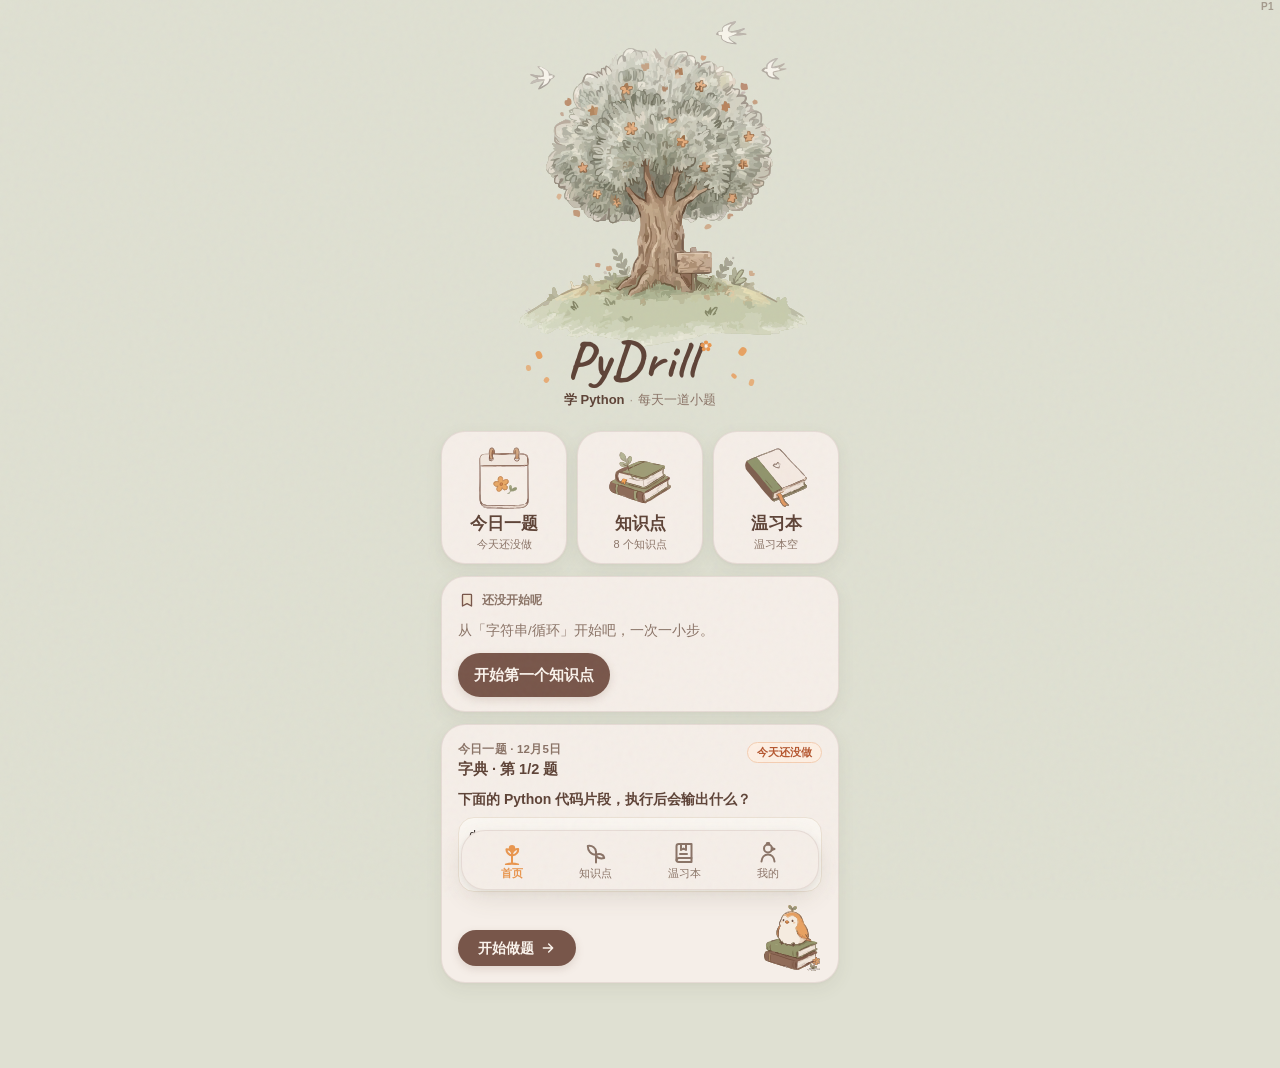
==== commit f0e64281: "preview: r14 overview/tray/tip/温习本" ====
--- a/preview/index.html
+++ b/preview/index.html
@@ -15,10 +15,14 @@
     <link rel="manifest" href="./manifest.webmanifest" />
     <link rel="apple-touch-icon" href="./apple-touch-icon.png" />
     <link rel="icon" type="image/svg+xml" href="./favicon.svg" />
-    <script type="module" crossorigin src="./assets/index-Ds8PJgPB.js"></script>
-    <link rel="stylesheet" crossorigin href="./assets/index-CNDAgFSh.css">
+    <script type="module" crossorigin src="./assets/index-wTYloeYW.js"></script>
+    <link rel="stylesheet" crossorigin href="./assets/index-CLRjgO7p.css">
   </head>
   <body>
     <div id="app"></div>
+    <script>
+      window.Prism = window.Prism || {};
+      window.Prism.manual = true;
+    </script>
   </body>
 </html>
--- a/preview/assets/index-CLRjgO7p.css
+++ b/preview/assets/index-CLRjgO7p.css
@@ -0,0 +1 @@
+@font-face{font-family:Caveat;font-style:normal;font-display:swap;font-weight:400;src:url(./caveat-latin-400-normal-D6LQsQ_v.woff2) format("woff2"),url(./caveat-latin-400-normal-BzhAQZkN.woff) format("woff")}@font-face{font-family:Caveat;font-style:normal;font-display:swap;font-weight:700;src:url(./caveat-latin-700-normal-D8_1Nw6V.woff2) format("woff2"),url(./caveat-latin-700-normal-cPyBTTZN.woff) format("woff")}@font-face{font-family:JetBrains Mono;font-style:normal;font-display:swap;font-weight:400;src:url(./jetbrains-mono-latin-400-normal-V6pRDFza.woff2) format("woff2"),url(./jetbrains-mono-latin-400-normal-6-qcROiO.woff) format("woff")}@font-face{font-family:JetBrains Mono;font-style:normal;font-display:swap;font-weight:600;src:url(./jetbrains-mono-latin-600-normal-C8RAYTDA.woff2) format("woff2"),url(./jetbrains-mono-latin-600-normal-BfsvjouI.woff) format("woff")}:root{--bg-page: #DFE0D2;--bg-page-tint: #E4E5D8;--bg-card: #F5EEE8;--bg-card-secondary: #EFE7DE;--bg-card-highlight: #FAF3EC;--color-primary: #5E4337;--color-secondary: #8A7366;--color-muted: #A8978B;--color-border: rgba(120, 86, 74, .12);--btn-primary-bg: #78564A;--btn-primary-text: #FAF3EC;--btn-primary-hover: #68493E;--accent-orange: #E9964F;--accent-orange-light: #FDEFE3;--accent-orange-border: #F4CEB2;--plant-green: #7C8F62;--plant-green-light: #EEF4E8;--plant-green-border: #CAD5BD;--correct-bg: #EEF4E8;--correct-color: #586A41;--correct-border: #B9CE9C;--wrong-bg: #FCEEE8;--wrong-color: #C0634A;--wrong-border: #F3C4B3;--code-bg: #FBF7F2;--code-border: #ECE2D5;--code-text: #3D332F;--font-sans: -apple-system, BlinkMacSystemFont, "Segoe UI", Roboto, "PingFang SC", "Hiragino Sans GB", "Noto Sans SC", "Microsoft YaHei", sans-serif;--font-hand: "Caveat", cursive;--font-mono: "JetBrains Mono", monospace;--r-card: 24px;--r-row: 16px;--r-pill: 999px;--r-inline: 6px;--shadow-card: 0 6px 18px rgba(92, 84, 60, .08), 0 1px 3px rgba(92, 84, 60, .04);--shadow-nav: 0 8px 24px rgba(92, 84, 60, .12), 0 2px 6px rgba(92, 84, 60, .06);--shadow-btn: 0 3px 8px rgba(120, 86, 74, .18)}.code-card{background-color:var(--code-bg);border:1px solid var(--code-border);border-radius:var(--r-card);overflow:hidden;box-shadow:0 2px 6px #5c543c0a;margin-top:.5rem;margin-bottom:.75rem}.code-header{display:flex;justify-content:space-between;align-items:center;padding:6px 12px;border-bottom:1px solid var(--code-border);background-color:#f5eee88c}.code-header-dots{display:flex;gap:5px}.code-dot{width:8px;height:8px;border-radius:var(--r-pill);display:inline-block}.dot-red{background-color:#e6b5a0}.dot-yellow{background-color:#eed1a2}.dot-green{background-color:#c7d8b6}.code-header-lang{font-family:var(--font-mono);font-size:11px;font-weight:500;color:var(--color-muted);letter-spacing:.04em;font-variant-ligatures:none;font-feature-settings:"liga" 0,"calt" 0}pre.code-pre{overflow-x:auto;white-space:pre;display:block;margin:0;padding:8px 0;font-family:var(--font-mono);font-size:13.5px;line-height:1.6;background-color:var(--code-bg);color:var(--code-text);font-variant-ligatures:none;font-feature-settings:"liga" 0,"calt" 0;-webkit-overflow-scrolling:touch}code.code-python{display:flex;flex-direction:column;align-items:stretch;min-width:100%;white-space:pre;font-family:var(--font-mono);font-size:13.5px;line-height:1.6;color:var(--code-text);font-variant-ligatures:none;font-feature-settings:"liga" 0,"calt" 0}.code-line{display:flex;flex-flow:row nowrap;flex:0 0 auto;align-items:stretch;white-space:pre;min-height:1.6em;line-height:1.6;padding-right:14px}.code-line-num{position:sticky;left:0;z-index:2;width:36px;min-width:36px;flex-shrink:0;text-align:right;padding-right:10px;margin-right:12px;border-right:1px solid rgba(220,205,195,.6);background-color:var(--code-bg);-webkit-user-select:none;user-select:none;color:var(--color-muted);font-family:var(--font-mono);font-size:12.5px;line-height:1.6;opacity:.75;font-variant-ligatures:none;font-feature-settings:"liga" 0,"calt" 0}.code-line-content{display:block;white-space:pre;font-family:var(--font-mono);font-size:13.5px;line-height:1.6;flex:1;font-variant-ligatures:none;font-feature-settings:"liga" 0,"calt" 0}.token.keyword{color:#b5562f;font-weight:600}.token.string{color:#5a7c43}.token.number{color:#c27c2c}.token.comment{color:#a8978b;font-style:italic}.token.function{color:#3f6e8c;font-weight:600}.token.builtin{color:#8b5fa3}.token.operator,.token.punctuation{color:#78564a}.token.boolean{color:#b5562f;font-weight:600}*,*:before,*:after{box-sizing:border-box;margin:0;padding:0}html,body{background-color:var(--bg-page);color:var(--color-primary);font-family:var(--font-sans);overflow-x:hidden;min-height:100dvh;-webkit-font-smoothing:antialiased;-webkit-tap-highlight-color:transparent;line-height:1.5;font-size:15px;position:relative}body:before{content:"";position:fixed;top:0;right:0;bottom:0;left:0;width:100%;height:100%;pointer-events:none;z-index:9999;opacity:.035;background-image:url("data:image/svg+xml,%3Csvg viewBox='0 0 200 200' xmlns='http://www.w3.org/2000/svg'%3E%3Cfilter id='noiseFilter'%3E%3CfeTurbulence type='fractalNoise' baseFrequency='0.8' numOctaves='3' stitchTiles='stitch'/%3E%3C/filter%3E%3Crect width='100%25' height='100%25' filter='url(%23noiseFilter)'/%3E%3C/svg%3E")}#app{min-height:100dvh;width:100%;display:flex;justify-content:center;overflow-x:hidden}.page-wrapper{width:100%;max-width:430px;min-height:100dvh;position:relative;padding:max(14px,env(safe-area-inset-top)) 16px;padding-bottom:calc(88px + env(safe-area-inset-bottom));display:flex;flex-direction:column;gap:12px;overflow-x:hidden}.page-question{padding-bottom:calc(112px + env(safe-area-inset-bottom))}.active-press{transition:transform .1s cubic-bezier(.2,.8,.2,1),background-color .1s ease;cursor:pointer;touch-action:manipulation}.active-press:active{transform:scale(.98)}@media(prefers-reduced-motion:reduce){.active-press{transition:none!important}.active-press:active{transform:none!important}}.select-none{-webkit-user-select:none;user-select:none}.select-text{-webkit-user-select:text;user-select:text}.card{border-radius:var(--r-card);padding:16px;position:relative}.paper-card{background-color:var(--bg-card);border:1px solid var(--color-border);box-shadow:var(--shadow-card)}.card-header-row{display:flex;justify-content:space-between;align-items:center}.card-title{font-size:16px;font-weight:700;color:var(--color-primary);letter-spacing:-.01em}.btn-primary{background-color:var(--btn-primary-bg);color:var(--btn-primary-text);border:none;border-radius:var(--r-pill);padding:12px 24px;font-size:15px;font-weight:700;display:inline-flex;align-items:center;justify-content:center;gap:6px;cursor:pointer;text-decoration:none;box-shadow:var(--shadow-btn);line-height:1;white-space:nowrap}.btn-primary:hover{background-color:var(--btn-primary-hover)}.btn-secondary{background-color:var(--bg-card);color:var(--color-primary);border:1px solid var(--color-border);border-radius:var(--r-pill);padding:10px 16px;font-size:13.5px;font-weight:600;display:inline-flex;align-items:center;justify-content:center;gap:5px;cursor:pointer;text-decoration:none;line-height:1}.btn-disabled{opacity:.55;cursor:not-allowed!important;pointer-events:none}.btn-danger-sm{background-color:var(--wrong-bg);color:var(--wrong-color);border:1px solid var(--wrong-border);border-radius:var(--r-pill);padding:4px 12px;font-size:12px;font-weight:600;cursor:pointer}.btn-text-remove{background:transparent;color:var(--color-secondary);border:1px solid rgba(120,86,74,.2);border-radius:var(--r-pill);padding:4px 10px;font-size:11.5px;font-weight:600;display:inline-flex;align-items:center;gap:4px;cursor:pointer}.btn-text-remove:hover{background-color:#78564a0f;color:var(--color-primary)}.w-full{width:100%}.chip-status{font-size:11px;font-weight:600;padding:3px 9px;border-radius:var(--r-pill);display:inline-flex;align-items:center;gap:4px;line-height:1.2}.chip-green{background-color:#e3ead6;color:#5e7348;border:1px solid #CAD5BD}.chip-red{background-color:#f6ded5;color:#c0634a;border:1px solid #F3C4B3}.chip-orange{background-color:#fdefe3;color:#b5562f;border:1px solid #F4CEB2}.status-dot-green{width:6px;height:6px;border-radius:var(--r-pill);background-color:var(--plant-green);display:inline-block}.status-dot-orange{width:6px;height:6px;border-radius:var(--r-pill);background-color:var(--accent-orange);display:inline-block}.section-header{padding-top:4px;padding-bottom:4px}.section-title-wrap{display:flex;align-items:center;gap:8px}.page-title{font-size:24px;font-weight:700;color:var(--color-primary);letter-spacing:-.02em}.title-doodle-leaf{display:inline-flex;align-items:center;opacity:.85}.page-title-badge{font-size:11px;font-weight:600;padding:2px 8px;border-radius:var(--r-pill);background-color:var(--bg-card);border:1px solid var(--color-border);color:var(--color-secondary)}.section-desc{font-size:12.5px;color:var(--color-secondary);margin-top:3px}.home-hero{position:relative;display:flex;flex-direction:column;align-items:center;text-align:center;padding:4px 0 10px}.hero-tree-wrapper{width:min(340px,88vw);display:flex;justify-content:center;margin-bottom:0}.hero-tree-img{width:min(340px,88vw);height:auto;pointer-events:none;display:block}.hero-title-group{position:relative;margin-top:-32px;display:flex;flex-direction:column;align-items:center}.hero-logo-row{display:flex;align-items:flex-start;justify-content:center;gap:3px;position:relative}.hero-logo-hand{font-family:var(--font-hand);font-size:52px;font-weight:700;line-height:1.05;color:var(--color-primary);letter-spacing:.02em}.hero-flower-icon{display:inline-flex;margin-top:6px}.hero-subtitle{font-size:13px;color:var(--color-secondary);display:flex;align-items:center;gap:5px;margin-top:2px}.hero-scattered-petals{position:absolute;top:0;right:0;bottom:0;left:0;pointer-events:none}.petal{position:absolute;border-radius:var(--r-pill);background-color:#e9964f}.petal-1{width:6px;height:8px;left:-28px;top:18px;transform:rotate(-25deg);opacity:.85}.petal-2{width:5px;height:6px;left:-20px;top:44px;transform:rotate(40deg);opacity:.7}.petal-3{width:7px;height:9px;right:-30px;top:14px;transform:rotate(35deg);opacity:.85}.petal-4{width:4px;height:6px;right:-20px;top:40px;transform:rotate(-50deg);opacity:.75}.petal-5{width:5px;height:7px;right:-38px;top:46px;transform:rotate(15deg);opacity:.65}.petal-6{width:5px;height:6px;left:-38px;top:32px;transform:rotate(-10deg);opacity:.6}.subtitle-badge{font-weight:600;color:var(--color-primary)}.subtitle-dot{color:var(--color-muted)}.home-entry-grid{display:grid;grid-template-columns:repeat(3,1fr);gap:10px}.entry-card{background-color:var(--bg-card);border:1px solid var(--color-border);border-radius:var(--r-card);padding:14px 6px 12px;display:flex;flex-direction:column;align-items:center;justify-content:center;text-align:center;text-decoration:none;box-shadow:var(--shadow-card)}.entry-icon-direct{width:64px;height:64px;display:flex;align-items:center;justify-content:center;margin-bottom:4px}.entry-direct-img{width:100%;height:100%;object-fit:contain}.entry-icon-box{width:44px;height:44px;border-radius:var(--r-pill);background-color:var(--bg-card-secondary);display:flex;align-items:center;justify-content:center;margin-bottom:6px}.entry-icon-img{width:28px;height:28px;object-fit:contain}.entry-card-title{font-size:17px;font-weight:700;color:var(--color-primary);line-height:1.2}.entry-card-sub{font-size:11px;color:var(--color-secondary);margin-top:3px;line-height:1.2}.progress-card{padding:14px 16px}.progress-title-wrap{display:flex;align-items:center;gap:6px}.stamp-leaf-dot{display:inline-flex;align-items:center}.progress-num-wrap{display:flex;align-items:baseline;gap:3px}.progress-num-big{font-family:var(--font-hand);font-size:28px;font-weight:700;color:var(--accent-orange);line-height:1}.progress-num-denom{font-size:13px;font-weight:600;color:var(--color-muted)}.stamps-leaves-grid{display:grid;grid-template-columns:repeat(8,1fr);gap:4px 0px;margin-top:10px;padding-top:10px;border-top:1px dashed rgba(120,86,74,.12);justify-items:center;align-items:center}.stamp-leaf-link{width:36px;height:36px;display:inline-flex;align-items:center;justify-content:center;border-radius:var(--r-pill);text-decoration:none;cursor:pointer;transition:transform .15s ease,background-color .15s ease;touch-action:manipulation}.stamp-leaf-link:hover{transform:scale(1.15);background-color:#e9964f14}.stamp-leaf-item{width:36px;height:36px;display:flex;align-items:center;justify-content:center}.stamps-grid-16{display:grid;grid-template-columns:repeat(8,1fr);gap:6px;margin-top:10px;padding-top:10px;border-top:1px dashed rgba(120,86,74,.12)}.stamp-box{aspect-ratio:1;border-radius:var(--r-row);display:flex;align-items:center;justify-content:center}.stamp-active{background-color:var(--accent-orange-light);border:1px solid var(--accent-orange-border)}.stamp-inactive{background-color:#f5eee873;border:1px dashed #CAD5BD}.daily-card{padding:16px}.daily-header-row{display:flex;justify-content:space-between;align-items:flex-start;margin-bottom:10px}.daily-header-titles{display:flex;flex-direction:column;gap:2px}.daily-card-label{font-size:11.5px;font-weight:600;color:var(--color-secondary);letter-spacing:.2px}.daily-q-title{font-size:14.5px;font-weight:700;color:var(--color-primary);line-height:1.3}.daily-header-row .chip-status{margin-top:1px}.daily-topic-badge{display:flex;align-items:center;gap:6px}.daily-topic-name{font-size:13.5px;font-weight:700;color:var(--color-primary)}.daily-stem-text{font-size:14px;font-weight:600;color:var(--color-primary);line-height:1.45;margin-bottom:8px}.daily-code-box{background-color:var(--code-bg);border:1px solid var(--code-border);border-radius:var(--r-row);padding:8px 10px;margin-bottom:12px;overflow-x:auto}.daily-code-pre{margin:0;font-family:var(--font-mono);font-size:12px;line-height:1.5;color:var(--code-text);white-space:pre}.daily-action-row{display:flex;justify-content:space-between;align-items:flex-end}.daily-btn{padding:10px 20px;font-size:14px}.daily-mascot-wrap{width:68px;height:68px;margin-bottom:-6px;margin-right:-4px}.daily-mascot-img{width:100%;height:100%;object-fit:contain}.topics-page-header{display:flex;justify-content:space-between;align-items:flex-end;padding-bottom:4px}.header-content-left{flex:1}.header-illustration-right{flex-shrink:0;width:64px;height:64px;display:flex;align-items:flex-end;justify-content:center}.header-mascot-img{width:64px;height:64px;object-fit:contain}.topics-list{display:flex;flex-direction:column;gap:10px}.topic-card{padding:14px 16px;cursor:pointer;display:flex;align-items:center;gap:12px}.topic-card-icon-col{flex-shrink:0}.topic-custom-icon-box{width:44px;height:44px;border-radius:var(--r-pill);background-color:#e3ead6;display:flex;align-items:center;justify-content:center;flex-shrink:0;box-shadow:0 1px 3px #5e734814}.topic-glyph-badge{font-family:var(--font-hand),"Caveat",cursive,sans-serif;font-size:23px;font-weight:700;color:#5e7348;line-height:1;display:inline-flex;align-items:center;justify-content:center;-webkit-user-select:none;user-select:none;transform:translateY(-1px)}.topic-glyph-badge.glyph-mono{font-family:var(--font-code),monospace;font-size:17px;font-weight:600;letter-spacing:-.5px}.glyph-orange{color:#e9964f}.topic-card-main{flex:1;min-width:0;display:flex;justify-content:space-between;align-items:center}.topic-info{flex:1;min-width:0}.topic-header-row{display:flex;align-items:center;gap:8px}.topic-index-badge{font-family:var(--font-mono);font-size:11px;font-weight:600;color:#b8a99d}.topic-name{font-size:14.5px;font-weight:700;color:var(--color-primary)}.topic-meta-row{display:flex;align-items:center;gap:10px;margin-top:6px}.topic-progress-text{font-size:11.5px;font-weight:600;color:var(--color-secondary);white-space:nowrap}.progress-bar-track{flex:1;height:6px;border-radius:var(--r-pill);background-color:#e6e1d6;overflow:hidden}.progress-bar-fill{height:100%;border-radius:var(--r-pill);background-color:var(--accent-orange);transition:width .25s ease}.topic-q-actions{display:flex;align-items:center;gap:6px;margin-left:12px}.topic-q-pill{width:26px;height:26px;border-radius:var(--r-pill);display:flex;align-items:center;justify-content:center;font-size:11.5px;font-weight:700;text-decoration:none;border:1.5px solid transparent}.pill-unanswered{border:1.5px dashed var(--color-muted);color:var(--color-muted);background-color:transparent}.pill-correct{background-color:var(--plant-green);color:#fff;border-color:var(--plant-green)}.pill-wrong{background-color:var(--wrong-bg);color:var(--wrong-color);border-color:var(--wrong-color)}.topic-arrow{color:var(--color-muted);display:flex;align-items:center}.wrong-page-header{display:flex;justify-content:space-between;align-items:flex-end;padding-bottom:4px}.wrong-header-img{width:64px;height:64px;object-fit:contain}.wrong-empty-card{display:flex;flex-direction:column;align-items:center;text-align:center;padding:32px 20px;margin-top:12px}.wrong-empty-img-wrap{width:170px;height:170px;margin-bottom:12px}.wrong-empty-img{width:100%;height:100%;object-fit:contain}.wrong-empty-title{font-size:18px;font-weight:800;color:var(--color-primary)}.wrong-empty-desc{font-size:13px;color:var(--color-secondary);margin-top:4px}.wrong-empty-action{margin-top:20px}.wrong-summary-card{padding:16px;margin-bottom:12px}.wrong-summary-header{display:flex;justify-content:space-between;align-items:flex-start;margin-bottom:14px}.wrong-summary-count-row{display:flex;align-items:baseline;gap:6px;margin-bottom:12px;font-size:15px;font-weight:700;color:#5e4337}.wrong-summary-count-num{font-family:var(--font-hand);font-size:28px;font-weight:700;color:#e9964f;line-height:1;padding:0}.wrong-summary-sub{font-size:11px;color:var(--color-secondary);margin-top:2px}.wrong-items-list{display:flex;flex-direction:column;gap:10px}.wrong-item-card{padding:14px 16px;cursor:pointer}.wrong-item-header{display:flex;justify-content:space-between;align-items:center;margin-bottom:8px}.wrong-item-topic{display:flex;align-items:center;gap:6px}.wrong-item-title{font-size:14px;font-weight:700;color:var(--color-primary)}.wrong-item-code-box{background-color:var(--code-bg);border:1px solid var(--code-border);border-radius:var(--r-row);padding:6px 10px;margin-bottom:8px;overflow:hidden}.code-truncate{display:block;font-size:12px;color:var(--code-text);overflow:hidden;text-overflow:ellipsis;white-space:nowrap}.wrong-item-footer{display:flex;justify-content:space-between;align-items:center;padding-top:2px}.wrong-item-time{font-size:11.5px;color:var(--color-muted)}.wrong-item-prompt{font-size:11px;color:var(--color-muted)}.wrong-item-actions{display:flex;align-items:center;gap:6px}.me-profile-section{display:flex;flex-direction:column;align-items:center;text-align:center;padding:10px 0 16px}.me-avatar-wrapper{width:76px;height:76px;border-radius:var(--r-pill);position:relative;display:flex;align-items:center;justify-content:center;margin-bottom:8px}.me-avatar-halo{position:absolute;top:-3px;right:-3px;bottom:-3px;left:-3px;border-radius:var(--r-pill);border:1.5px dashed #D8C3B7;background-color:#f2e6dc;opacity:.8}.me-avatar-img{width:60px;height:60px;object-fit:contain;position:relative;z-index:1}.me-avatar-sparkle{position:absolute;top:-2px;right:2px;font-size:14px;color:var(--accent-orange);z-index:2}.me-title-group{display:flex;align-items:center;gap:6px}.me-title-hand{font-family:var(--font-hand);font-size:26px;font-weight:700;color:var(--color-primary);line-height:1}.me-badge{font-size:11px;font-weight:600;padding:2px 8px;border-radius:var(--r-pill);background-color:var(--plant-green-light);color:var(--plant-green)}.me-sub{font-size:12.5px;color:var(--color-secondary);margin-top:2px}.me-storage-pill{display:inline-flex;align-items:center;gap:5px;padding:4px 12px;border-radius:var(--r-pill);background-color:#e6e8d8;border:1px solid #CED0BE;font-size:11.5px;color:#52643b;margin-top:8px}.me-stats-card{padding:16px}.stats-icon-dot{width:6px;height:14px;border-radius:var(--r-pill);background-color:var(--plant-green)}.stats-columns-grid{display:grid;grid-template-columns:1fr auto 1fr auto 1fr;align-items:center;text-align:center;padding:6px 0 10px}.stat-col{display:flex;flex-direction:column;align-items:center}.stat-col-label{font-size:11.5px;font-weight:600;color:var(--color-secondary)}.label-orange{color:var(--accent-orange)}.stat-col-num{font-family:var(--font-hand);font-size:32px;font-weight:700;color:var(--color-primary);line-height:1;margin:4px 0 6px}.num-orange{color:var(--accent-orange)}.num-brown{color:var(--color-primary)}.stat-col-sub{font-size:10px;color:var(--color-muted)}.stat-divider{width:1px;height:32px;background:repeating-linear-gradient(to bottom,#D4C3BD 0,#D4C3BD 4px,transparent 4px,transparent 8px);opacity:.8}.stats-motto-row{margin-top:14px;padding-top:12px;border-top:1px solid var(--color-border);font-size:11.5px;color:var(--color-secondary);text-align:center}.me-info-section{display:flex;flex-direction:column;gap:10px}.me-info-list{padding:0;overflow:hidden;border-radius:var(--r-card)}.me-info-item{display:flex;align-items:flex-start;gap:12px;padding:14px 16px;border-bottom:1px solid rgba(120,86,74,.08)}.me-info-item:last-child{border-bottom:none}.me-info-icon-box{width:34px;height:34px;border-radius:var(--r-pill);background-color:var(--bg-card-secondary);display:flex;align-items:center;justify-content:center;color:var(--color-primary);flex-shrink:0}.me-info-content{flex:1}.me-info-row{display:flex;justify-content:space-between;align-items:center}.me-info-title{font-size:13.5px;font-weight:700;color:var(--color-primary)}.me-info-desc{font-size:11.5px;color:var(--color-secondary);margin-top:2px;line-height:1.4}.me-danger-card{border-color:var(--wrong-border);padding:14px 16px}.me-danger-item{display:flex;align-items:flex-start;gap:12px}.me-danger-icon-box{width:34px;height:34px;border-radius:var(--r-pill);background-color:var(--wrong-bg);display:flex;align-items:center;justify-content:center;color:var(--wrong-color);flex-shrink:0}.me-danger-content{flex:1}.me-danger-title{font-size:13.5px;font-weight:700;color:var(--wrong-color)}.me-danger-desc{font-size:11.5px;color:var(--color-secondary);margin-top:2px}.modal-backdrop{position:fixed;top:0;right:0;bottom:0;left:0;z-index:100;background-color:#5e433773;display:flex;align-items:center;justify-content:center;padding:20px}.modal-backdrop.hidden{display:none!important}.modal-card{max-width:320px;width:100%;text-align:center;padding:24px 20px;background-color:var(--bg-card)}.modal-icon-wrap{width:48px;height:48px;border-radius:var(--r-pill);background-color:var(--wrong-bg);color:var(--wrong-color);display:flex;align-items:center;justify-content:center;margin:0 auto 12px}.modal-title{font-size:17px;font-weight:800;color:var(--color-primary);margin-bottom:6px}.modal-desc{font-size:12.5px;color:var(--color-secondary);line-height:1.45;margin-bottom:18px}.modal-actions{display:flex;gap:10px}.btn-modal-cancel{flex:1;background-color:var(--bg-card-secondary);color:var(--color-primary);border:1px solid var(--color-border);border-radius:var(--r-pill);padding:10px 0;font-size:13.5px;font-weight:600;cursor:pointer}.btn-modal-confirm{flex:1;background-color:var(--wrong-color);color:#fff;border:none;border-radius:var(--r-pill);padding:10px 0;font-size:13.5px;font-weight:700;cursor:pointer;box-shadow:0 2px 6px #c0634a40}.q-top-nav{display:flex;justify-content:space-between;align-items:center;height:44px}.q-nav-btn{width:36px;height:36px;border-radius:var(--r-pill);background-color:var(--bg-card);border:1px solid var(--color-border);display:flex;align-items:center;justify-content:center;color:var(--color-primary);cursor:pointer;box-shadow:0 1px 3px #5c543c0f}.q-nav-title{font-size:15px;font-weight:700;color:var(--color-primary);letter-spacing:-.01em}.q-subheader{display:flex;justify-content:space-between;align-items:center}.q-source-badge{display:inline-flex;align-items:center;gap:5px;font-size:12px;font-weight:600;color:var(--plant-green);background-color:var(--plant-green-light);border:1px solid var(--plant-green-border);padding:3px 10px;border-radius:var(--r-pill)}.q-source-chip{cursor:pointer;transition:transform .15s ease,opacity .15s ease}.q-source-chip:hover{opacity:.9}.q-switcher-group{display:flex;align-items:center;min-width:0;overflow-x:auto;overflow-y:hidden;-webkit-overflow-scrolling:touch;scrollbar-width:none}.q-switcher-track{display:flex;align-items:center;gap:4px;margin-left:auto;flex:0 0 auto;background-color:#e8e9dbb3;padding:4px;border-radius:var(--r-pill);border:1px solid #D8D9CA}.q-switch-pill{width:26px;height:26px;border-radius:var(--r-pill);display:flex;align-items:center;justify-content:center;font-size:11.5px;font-weight:700;border:none;background:transparent;color:#8a7366;cursor:pointer;transition:transform .15s ease}.switcher-current{background-color:#5e4337;color:#fff!important;box-shadow:0 1px 2px #00000014}.switcher-correct{background-color:#e8f0dc;border:1px solid #CAD5BD;color:#5e7348}.switcher-wrong{background-color:#faf2e8;border:1px solid #F0D0B5;color:#c9772e}.q-main-content{display:flex;flex-direction:column;gap:12px}.q-stem-card{padding:10px 14px;border-radius:20px;background-color:#f5eee8;border:1px solid rgba(120,86,74,.12);box-shadow:0 2px 8px #5041300a}.q-stem-chip{display:inline-flex;align-items:center;gap:6px;font-size:11px;font-weight:500;color:#7c8f62;margin-bottom:4px;line-height:1}.q-stem-title{font-size:14.5px;font-weight:700;color:#5e4337;line-height:1.35}.options-group{display:flex;flex-direction:column;gap:12px}.option-item{display:flex;flex-direction:row;align-items:flex-start;justify-content:flex-start;gap:14px;padding:14px 18px;border-radius:34px;background-color:#faf8f5;border:1px solid #E3DDCF;box-shadow:0 2px 8px #50413008;cursor:pointer;min-height:0;min-width:0;max-width:100%;transition:all .2s cubic-bezier(.4,0,.2,1)}.opt-left{display:flex;align-items:center;gap:12px;flex:1}.opt-badge{width:32px;height:32px;border-radius:var(--r-pill);font-size:12px;font-weight:600;line-height:1;display:flex;align-items:center;justify-content:center;flex-shrink:0;background-color:#efebe0;color:#736354;border:1px solid #DDD5C5;transition:color .2s cubic-bezier(.4,0,.2,1),background-color .2s cubic-bezier(.4,0,.2,1),border-color .2s cubic-bezier(.4,0,.2,1)}.opt-badge-default{background-color:#efebe0;color:#736354;border-color:#ddd5c5}.opt-badge-selected,.opt-badge-correct{background-color:#6a8658;border-color:transparent;color:#fff;box-shadow:0 1px 2px #0000000d}.opt-badge-wrong{background-color:#ba4334;border-color:transparent;color:#fff;box-shadow:0 1px 2px #0000000d}.opt-text{font-family:var(--font-mono),var(--font-sans);font-size:14px;font-weight:600;color:#34271e;line-height:1.5;word-break:break-word;font-variant-ligatures:none;font-feature-settings:"liga" 0,"calt" 0;transition:color .2s cubic-bezier(.4,0,.2,1),background-color .2s cubic-bezier(.4,0,.2,1),border-color .2s cubic-bezier(.4,0,.2,1)}.inline-code{font-family:var(--font-mono);background-color:#efe7de;border-radius:var(--r-inline);padding:1px 5px;font-size:.9em;color:#8c4020;border:1px solid rgba(140,64,32,.12);font-variant-ligatures:none;font-feature-settings:"liga" 0,"calt" 0}.redo-notice-bar{background-color:#f9f4ee;border:1px dashed #DECEBE;border-radius:var(--r-row);padding:8px 12px;font-size:12px;color:#8a6854;line-height:1.4;margin-bottom:2px}.opt-card-default:hover{background-color:#faf8f5}.opt-card-selected,.opt-card-correct{background-color:#f0f5eb;border-color:#81a16c}.opt-card-wrong{background-color:#fceee8;border-color:#c0634a}.opt-card-muted{opacity:.6}.opt-radio-circle{width:18px;height:18px;border-radius:var(--r-pill);border:1.5px dashed var(--color-muted)}.opt-radio-selected{width:20px;height:20px;border-radius:var(--r-pill);border:2px solid var(--accent-orange);display:flex;align-items:center;justify-content:center;background-color:#fff;flex-shrink:0}.opt-radio-dot{width:10px;height:10px;border-radius:var(--r-pill);background-color:var(--accent-orange)}.opt-icon-selected{width:20px;height:20px;border-radius:var(--r-pill);background-color:var(--accent-orange);color:#fff;display:flex;align-items:center;justify-content:center}.opt-icon-correct{width:20px;height:20px;border-radius:var(--r-pill);background-color:var(--plant-green);color:#fff;display:flex;align-items:center;justify-content:center}.opt-icon-wrong{width:20px;height:20px;border-radius:var(--r-pill);background-color:var(--wrong-color);color:#fff;display:flex;align-items:center;justify-content:center}.result-banner{border-radius:var(--r-row);padding:12px 14px;box-shadow:0 4px 12px #5c543c0f}.result-banner-inner{display:flex;align-items:center;gap:12px}.result-mascot-wrap{width:56px;height:56px;flex-shrink:0;display:flex;align-items:center;justify-content:center}.result-mascot-img{width:56px;height:56px;object-fit:contain}.result-text-wrap{flex:1;min-width:0}.result-tag-wrap{flex-shrink:0;display:flex;align-items:center}.result-tag-badge{font-size:11px;font-weight:600;padding:4px 8px;border-radius:var(--r-pill);line-height:1.2;white-space:nowrap}.result-tag-badge.tag-wrong{background-color:#c0634a1f;color:var(--wrong-color);border:1px solid rgba(192,99,74,.25)}.result-tag-badge.tag-notice{background-color:#5e73481f;color:var(--plant-green);border:1px solid rgba(94,115,72,.25)}.banner-wrong-action-row{margin-top:10px;padding-top:10px;border-top:1px dashed rgba(94,115,72,.25);display:flex;align-items:center;justify-content:space-between;gap:8px}.banner-wrong-action-text{font-size:12px;color:var(--color-secondary);line-height:1.3}.btn-remove-wrong-banner{height:36px;padding:0 14px;border:1.5px solid var(--plant-green);border-radius:var(--r-pill);background-color:transparent;color:var(--plant-green);font-size:13px;font-weight:600;display:inline-flex;align-items:center;justify-content:center;white-space:nowrap;flex-shrink:0;cursor:pointer;transition:all .15s ease}.btn-remove-wrong-banner:hover{background-color:var(--plant-green-light)}.banner-wrong-removed-text{font-size:12.5px;color:var(--plant-green);font-weight:600;padding:4px 0;display:flex;align-items:center}.result-title{font-size:17px;font-weight:800;line-height:1.2}.result-sub{font-size:12px;margin-top:3px;opacity:.88}.banner-correct{background-color:var(--correct-bg);border:1.5px solid var(--correct-border);color:var(--correct-color)}.banner-wrong{background-color:#faf2e8;border:1.5px solid #F0D0B5;color:#c9772e}.banner-ungraded{background-color:var(--accent-orange-light);border:1.5px solid var(--accent-orange-border);color:#b5562f}.explanation-card{padding:16px}.explanation-header{display:flex;justify-content:space-between;align-items:center;padding-bottom:8px;border-bottom:1px solid var(--color-border);margin-bottom:10px}.explanation-title-group,.explanation-title-row{display:flex;align-items:center;gap:6px}.bulb-icon-wrap{color:var(--accent-orange);display:flex;align-items:center;justify-content:center;width:20px;height:20px;flex-shrink:0}.explanation-title{font-size:15px;font-weight:700;color:var(--color-primary);line-height:1.2;margin:0}.explanation-body{font-size:14px;line-height:1.6;color:#4a3a30}.explanation-body p{margin-bottom:8px}.explanation-body p:last-child{margin-bottom:0}.explanation-trap-box{margin-top:14px;background-color:#fbe6d3;border:1px solid #F5C7A9;border-radius:var(--r-row);padding:12px 14px}.trap-box-header{display:flex;align-items:center;gap:6px;font-size:13.5px;font-weight:700;color:#b5562f;margin-bottom:6px}.trap-box-content{font-size:13px;line-height:1.6;color:#633c29}.animation-notice-card{padding:10px 14px;background-color:var(--bg-card-secondary)}.text-sub{color:var(--color-secondary)}.end-card{text-align:center;padding:32px 20px;margin-top:20px;display:flex;flex-direction:column;align-items:center}.end-mascot-wrap{width:110px;height:110px;margin-bottom:12px}.end-mascot-img{width:100%;height:100%;object-fit:contain}.end-title{font-size:20px;font-weight:800;color:var(--color-primary);margin-bottom:6px}.end-sub{font-size:13.5px;color:var(--color-secondary);line-height:1.5;margin-bottom:20px}.end-questions-list{width:100%;display:flex;flex-direction:column;border-radius:var(--r-row);background-color:var(--bg-card-secondary);border:1px solid var(--color-border);overflow:hidden;margin-bottom:24px}.end-q-row-item{display:flex;align-items:center;justify-content:space-between;height:48px;padding:0 14px;text-decoration:none!important;color:var(--color-primary)!important;border-bottom:1px solid rgba(120,86,74,.08)}.end-q-row-item:last-child{border-bottom:none}.end-q-row-left{display:flex;align-items:center;gap:10px;min-width:0;flex:1}.end-q-idx{font-size:13px;font-weight:700;color:var(--color-primary);white-space:nowrap;flex-shrink:0}.end-q-code{font-size:12px;color:var(--color-secondary);overflow:hidden;text-overflow:ellipsis;white-space:nowrap;font-family:var(--font-mono);font-variant-ligatures:none;flex:1;min-width:0}.end-empty-row{display:flex;align-items:center;justify-content:center;gap:8px;padding:18px 14px;background-color:var(--bg-card-secondary);border:1px dashed var(--color-border);border-radius:var(--r-row);margin-bottom:24px;color:var(--color-secondary);font-size:14px;font-weight:600}.end-chip{font-size:11.5px;font-weight:600;padding:3px 8px;border-radius:var(--r-pill);white-space:nowrap;flex-shrink:0}.end-chip-green{background-color:#e3ead6;color:#5e7348;border:1px solid #CAD5BD}.end-chip-red{background-color:#f6ded5;color:#c0634a;border:1px solid #F3C4B3}.end-chip-gray{background-color:transparent;color:var(--color-muted);border:1px solid rgba(168,151,139,.5)}.end-btn-group{display:flex;flex-direction:column;gap:12px;width:100%}.end-action-wrap{width:100%;display:flex;flex-direction:column;gap:12px}.fixed-bottom-bar{position:fixed;bottom:0;left:0;right:0;z-index:50;display:flex;justify-content:center;pointer-events:none;padding:12px 16px calc(16px + env(safe-area-inset-bottom));background:linear-gradient(to top,rgba(223,224,210,.96) 0%,rgba(223,224,210,.8) 70%,transparent 100%)}.bottom-bar-tray{width:100%;max-width:358px;pointer-events:auto;border-radius:28px;border:1px solid rgba(120,86,74,.15);box-shadow:0 8px 30px #5e433714,inset 0 1px 2px #fff9;padding:6px;display:flex;align-items:center;justify-content:space-between;gap:8px;background:#faf6eee0;backdrop-filter:blur(20px);-webkit-backdrop-filter:blur(20px);position:relative}.bottom-bar-inner{width:100%;max-width:100%;pointer-events:auto}.flex-row-actions{display:flex;align-items:center;justify-content:flex-start;gap:8px;width:100%;min-width:0}.flex-row-actions button,.flex-row-actions a{white-space:nowrap}.btn-nav-prev{flex:1 1 0;width:auto;min-width:0;height:44px;background:#faf8f599;color:#5e4337;border:1px solid rgba(120,86,74,.2);border-radius:var(--r-pill);font-size:13px;font-weight:600;display:inline-flex;align-items:center;justify-content:center;padding:0 8px;white-space:nowrap;cursor:pointer;box-shadow:0 1px 2px #0000000a;transition:transform .15s ease,background-color .15s ease,opacity .15s ease}.btn-nav-prev:hover{background:#faf8f5e6}.btn-nav-next{flex:1 1 0;width:auto;min-width:0;height:44px;background:#faf8f599;color:#5e4337;border:1px solid rgba(120,86,74,.2);border-radius:var(--r-pill);font-size:13px;font-weight:600;display:inline-flex;align-items:center;justify-content:center;padding:0 8px;white-space:nowrap;cursor:pointer;box-shadow:0 1px 2px #0000000a;transition:transform .15s ease,background-color .15s ease,opacity .15s ease}.btn-nav-next:hover{background:#faf8f5e6}.btn-redo-pill{flex:1 1 0;width:auto;min-width:0;height:44px;background:#faf8f599;color:#5e4337;border:1px solid rgba(120,86,74,.2);border-radius:var(--r-pill);font-size:13px;font-weight:600;display:inline-flex;align-items:center;justify-content:center;gap:5px;padding:0 8px;white-space:nowrap;cursor:pointer;box-shadow:0 1px 2px #0000000a;transition:transform .15s ease,background-color .15s ease,opacity .15s ease}.btn-redo-pill:hover{background:#faf8f5e6}.btn-next-main{flex:1.4 1 0;width:auto;min-width:0;height:44px;background-color:#5e4337;color:#faf3ec;border:none;border-radius:var(--r-pill);font-size:14px;font-weight:700;display:inline-flex;align-items:center;justify-content:center;padding:0 12px;white-space:nowrap;cursor:pointer;box-shadow:0 3px 10px #5e433740;transition:transform .15s ease,background-color .15s ease,opacity .15s ease;letter-spacing:-.01em}.btn-next-main:hover{background-color:#4d372d}.btn-submit-main{flex:1.4 1 0;width:auto;min-width:0;height:44px;background-color:#5e4337;color:#faf3ec;border:none;border-radius:var(--r-pill);font-size:14px;font-weight:700;display:inline-flex;align-items:center;justify-content:center;padding:0 12px;white-space:nowrap;cursor:pointer;box-shadow:0 3px 10px #5e433740;transition:transform .15s ease,background-color .15s ease,opacity .15s ease;letter-spacing:-.01em}.btn-submit-main:hover{background-color:#4d372d}.btn-submit-main.btn-disabled,.btn-nav-prev.btn-disabled,.btn-nav-next.btn-disabled,.btn-next-main.btn-disabled{opacity:.45;cursor:not-allowed;pointer-events:none}.btn-nav-next.btn-finish-locked,.btn-next-main.btn-finish-locked{opacity:.45;pointer-events:auto;cursor:pointer}.btn-nav-next.btn-finish-locked:hover{background-color:#faf8f599;color:#5e4337}.btn-next-main.btn-finish-locked:hover{background-color:#5e4337;color:#faf3ec}.finish-tip{position:fixed;z-index:70;display:flex;flex-direction:column;align-items:flex-end;pointer-events:auto;opacity:0;transform:translateY(4px)}.finish-tip-content{background:#faf5ec;border:1px solid rgba(120,86,74,.2);box-shadow:0 4px 16px #5c543c24;border-radius:12px;padding:8px 12px;display:flex;align-items:center;gap:6px;white-space:nowrap}.finish-tip-dot{width:6px;height:6px;border-radius:9999px;background:#e9964f;flex-shrink:0}.finish-tip-text{font-family:var(--font-sans);font-size:12.5px;font-weight:500;color:#5e4337;letter-spacing:-.01em;line-height:1;display:flex;align-items:center;white-space:nowrap}.finish-tip-tag{display:inline-flex;align-items:center;padding:2px 6px;margin:0 4px;border-radius:6px;background:#e4e8dc;color:#4a5d3e;font-size:11px;font-weight:600;border:1px solid #CAD5BD;cursor:pointer}.finish-tip-tag:hover{background:#d8dfcd}.finish-tip-arrow{position:absolute;right:var(--finish-tip-arrow-right, 36px);bottom:-6px;width:0;height:0;border-left:6px solid transparent;border-right:6px solid transparent;border-top:6px solid #FAF5EC;filter:drop-shadow(0 1px 1px rgba(120,86,74,.15));pointer-events:none}@media(prefers-reduced-motion:reduce){.finish-tip{transition:none!important;animation:none!important;transform:none!important;opacity:1}}.fixed-bottom-bar button:active:not(:disabled){transform:scale(.95)}.bottom-nav-container{position:fixed;bottom:0;left:0;right:0;z-index:50;display:flex;justify-content:center;pointer-events:none;padding:8px 16px calc(10px + env(safe-area-inset-bottom)) 16px}.bottom-nav-bar{width:100%;max-width:358px;pointer-events:auto;background-color:var(--bg-card);border:1px solid var(--color-border);border-radius:var(--r-card);box-shadow:var(--shadow-nav);display:flex;justify-content:space-around;align-items:center;padding:6px 10px}.bottom-nav-item{display:flex;flex-direction:column;align-items:center;justify-content:center;text-decoration:none;color:var(--color-secondary);padding:4px 10px;font-size:11px;font-weight:500;position:relative;line-height:1;transition:color .1s ease}.bottom-nav-item.active{color:var(--accent-orange);font-weight:700}.bottom-nav-label{margin-top:3px;font-size:11px;letter-spacing:-.01em}.nav-icon-wrapper{position:relative;display:inline-flex}.nav-badge{position:absolute;top:-4px;right:-8px;background-color:var(--wrong-color);color:#fff;font-size:10px;font-weight:700;min-width:15px;height:15px;border-radius:var(--r-pill);padding:0 4px;display:flex;align-items:center;justify-content:center;line-height:1}.end-q-row-left{text-align:left}.end-q-row-left--stack{flex-direction:column;align-items:flex-start;gap:2px}.end-q-row-left--stack .end-q-code{width:100%}.end-q-row-item:has(.end-q-row-left--stack){height:auto;min-height:56px;padding-top:10px;padding-bottom:10px}.entry-card-title,.entry-card-sub{white-space:nowrap}.continue-card{display:flex;flex-direction:column;gap:10px;padding:14px 16px}.continue-top,.continue-empty{display:flex;align-items:flex-start;justify-content:space-between;gap:12px;min-width:0}.continue-empty{flex-direction:column;align-items:stretch}.continue-copy{min-width:0;flex:1}.continue-kicker{display:inline-flex;align-items:center;gap:6px;font-size:12px;font-weight:700;color:var(--color-secondary)}.continue-title{margin-top:4px;font-size:16px;font-weight:800;color:var(--color-primary);line-height:1.35}.continue-desc{font-size:13.5px;line-height:1.5;color:var(--color-secondary);text-wrap:pretty}.continue-btn{flex-shrink:0;align-self:flex-start;min-height:44px;padding:10px 16px;white-space:nowrap}.continue-code{background:var(--code-bg);border:1px solid var(--code-border);border-radius:var(--r-row);padding:6px 10px;min-width:0;max-width:100%;overflow:hidden}.continue-code code{display:block;font-family:var(--font-mono);font-size:12px;color:var(--code-text);white-space:nowrap;overflow:hidden;text-overflow:ellipsis;font-variant-ligatures:none;font-feature-settings:"liga" 0,"calt" 0}.topic-card{display:flex;flex-direction:column;align-items:stretch;gap:10px;padding:14px 16px 12px;min-width:0}.topic-card-head{display:flex;align-items:flex-start;gap:10px;min-width:0}.topic-card-text{flex:1;min-width:0}.topic-name{min-width:0;overflow:hidden;text-overflow:ellipsis;white-space:nowrap}.topic-sub{margin-top:2px;font-size:12px;font-weight:400;line-height:1.5;color:#8a7b70}.topic-count-badge{flex-shrink:0;font-family:var(--font-mono);font-weight:700;font-size:12px;line-height:1.2;color:#5e7348;background:#eaf0e4;padding:4px 10px;border-radius:var(--r-pill);font-variant-ligatures:none;font-feature-settings:"liga" 0,"calt" 0}.topic-long-track{width:100%;height:10px;padding:2px;border-radius:var(--r-pill);background:#eae5d9;box-sizing:border-box}.topic-long-fill{height:100%;border-radius:var(--r-pill)}.topic-long-fill.tone-0{background:linear-gradient(90deg,#88a672,#6a8658)}.topic-long-fill.tone-1{background:linear-gradient(90deg,#f0b27a,#e9964f)}.topic-long-fill.tone-2{background:linear-gradient(90deg,#d98974,#c0634a)}.topic-long-fill.tone-3{background:linear-gradient(90deg,#9a7568,#78564a)}.q-top-nav{min-width:0;max-width:100%;gap:8px}.q-nav-btn{flex-shrink:0}.q-nav-title{flex:1;min-width:0;overflow:hidden;text-overflow:ellipsis;white-space:nowrap;text-align:center}.q-subheader{display:flex;align-items:center;gap:8px;min-width:0;max-width:100%;justify-content:flex-start}.q-source-badge{flex:0 0 auto;flex-shrink:0;white-space:nowrap;max-width:none;overflow:visible}.q-source-badge>span:last-child{flex-shrink:0;overflow:visible;text-overflow:clip;white-space:nowrap}.q-switcher-group{flex:1;min-width:0;max-width:100%;overflow-x:auto;overflow-y:hidden;-webkit-overflow-scrolling:touch;scrollbar-width:none}.q-switcher-group::-webkit-scrollbar{display:none}.q-switch-pill{flex:0 0 auto;width:28px;height:28px}.page-question .options-group{display:flex;flex-direction:column;gap:12px;min-width:0}.page-question .option-item{display:flex;flex-direction:row;align-items:flex-start;justify-content:flex-start;gap:14px;padding:14px 18px;min-height:0;min-width:0;max-width:100%;background-color:#faf8f5;border-style:solid;border-width:1px;border-color:#e3ddcf;border-radius:34px;box-shadow:0 2px 8px #50413008;cursor:pointer;transition:all .2s cubic-bezier(.4,0,.2,1)}.page-question .option-item.opt-card-selected,.page-question .option-item.opt-card-correct{background-color:#f0f5eb;border-width:2px;border-color:#81a16c;padding:13px 17px;box-shadow:0 4px 12px #6a86581f}.page-question .option-item.opt-card-wrong{background-color:#fceee8;border-width:2px;border-color:#c0634a;padding:13px 17px;box-shadow:0 4px 12px #c0634a14}.page-question .option-item.opt-card-correct,.page-question .option-item.opt-card-wrong,.page-question .option-item.opt-card-locked{cursor:default}.page-question .option-item.opt-pressable:active{transform:scale(.99)}.page-question .option-item.opt-card-default:hover{background-color:#faf8f5}@media(hover:hover){.page-question .option-item.opt-card-default:hover{border-color:#d1c7b3}}.page-question .option-item .opt-badge{width:32px;height:32px;flex-shrink:0;border-radius:var(--r-pill);display:flex;align-items:center;justify-content:center;background-color:#efebe0;border:1px solid #DDD5C5;color:#736354;font-size:12px;font-weight:600;line-height:1;box-shadow:none;transition:color .2s cubic-bezier(.4,0,.2,1),background-color .2s cubic-bezier(.4,0,.2,1),border-color .2s cubic-bezier(.4,0,.2,1)}.page-question .option-item .opt-badge-selected,.page-question .option-item .opt-badge-correct{background-color:#6a8658;border-color:transparent;color:#fff;box-shadow:0 1px 2px #0000000d}.page-question .option-item .opt-badge-wrong{background-color:#ba4334;border-color:transparent;color:#fff;box-shadow:0 1px 2px #0000000d}.page-question .opt-body{flex:1;min-width:0;display:flex;flex-direction:column;justify-content:center;min-height:32px}.page-question .opt-line{display:flex;align-items:center;justify-content:space-between;gap:8px}.page-question .option-item .opt-text{display:flex;align-items:center;flex:1;min-width:0;font-family:var(--font-mono);font-size:14px;font-weight:600;color:#34271e;line-height:1.5;overflow-wrap:anywhere;font-variant-ligatures:none;font-feature-settings:"liga" 0,"calt" 0;transition:color .2s cubic-bezier(.4,0,.2,1),background-color .2s cubic-bezier(.4,0,.2,1),border-color .2s cubic-bezier(.4,0,.2,1)}.page-question .option-item .opt-text-strong{color:#405b2e;font-weight:700}.page-question .option-item .opt-text-wrong{color:#ba4334;font-weight:700}.page-question .option-item .opt-text-error{color:#ba4334;font-size:13px}.page-question .opt-status{flex-shrink:0;display:flex;align-items:center;justify-content:center}.page-question .opt-status:empty{display:none}.page-question .opt-status-svg{width:18px;height:18px;display:block}.page-question .opt-card-selected .opt-status,.page-question .opt-card-correct .opt-status{color:#405b2e}.page-question .opt-card-wrong .opt-status{color:#ba4334}.page-question .opt-hint-clip{display:grid;grid-template-rows:0fr;opacity:0;transition:grid-template-rows .2s cubic-bezier(.4,0,.2,1),opacity .2s cubic-bezier(.4,0,.2,1)}.page-question .opt-hint-clip.is-open{grid-template-rows:1fr;opacity:1}.page-question .opt-hint-inner{overflow:hidden;min-height:0}.page-question .opt-hint{margin-top:4px;font-family:var(--font-sans);font-size:12px;font-weight:400;line-height:1.375;color:#827364}@media(prefers-reduced-motion:reduce){.page-question .option-item,.page-question .option-item .opt-badge,.page-question .option-item .opt-text,.page-question .opt-hint-clip{transition:none!important}.page-question .option-item.opt-pressable:active{transform:none!important}}.wrong-summary-card{padding:15px;display:flex;flex-direction:column;gap:0;margin-bottom:0;border-radius:24px;box-shadow:0 4px 12px #5c543c0a}.wrong-start-btn{width:100%;height:40px;padding:0 16px;font-size:15px;font-weight:700;box-shadow:none}.wrong-topic-list{display:flex;flex-direction:column;gap:12px;margin-top:4px;min-width:0}.wrong-topic-card{display:flex;align-items:center;gap:14px;padding:14px 16px;background:#f5eee8;border:1px solid rgba(120,86,74,.12);border-radius:24px;box-shadow:0 3px 10px #5c543c0a;text-decoration:none;color:inherit;min-width:0;cursor:pointer;transition:transform .2s cubic-bezier(.2,.8,.2,1)}.wrong-topic-card:active{transform:scale(.99)}.wrong-topic-main{flex:1;min-width:0;display:flex;flex-direction:column}.wrong-topic-name-row{display:flex;align-items:baseline;gap:6px;line-height:1.25;min-width:0}.wrong-topic-name{min-width:0;overflow:hidden;text-overflow:ellipsis;white-space:nowrap;font-size:14.5px;font-weight:700;color:#5e4337}.wrong-topic-index{flex-shrink:0;font-family:var(--font-mono);font-size:11px;font-weight:400;color:#b8a99d;font-variant-ligatures:none;font-feature-settings:"liga" 0,"calt" 0}.wrong-topic-meta{margin-top:2px;font-size:12px;font-weight:400;color:#8a7366;line-height:1.5}.wrong-topic-track{width:100%;height:6px;margin-top:6px;background:#78564a1a;border-radius:var(--r-pill);overflow:hidden}.wrong-topic-fill{height:100%;background:#7c8f62;border-radius:var(--r-pill)}.wrong-topic-chevron{flex-shrink:0;padding-left:4px;color:#a8978b;font-size:18px;font-weight:600;line-height:1;-webkit-user-select:none;user-select:none}.wrong-summary-header{margin-bottom:0}.wrong-filters-wrap{position:relative;width:100%;min-width:0;max-width:100%}.wrong-filters-wrap:after{content:"";position:absolute;top:0;right:0;bottom:0;width:28px;pointer-events:none;background:linear-gradient(to right,transparent,var(--bg-page))}.wrong-filters{display:flex;flex-wrap:nowrap;gap:8px;width:100%;max-width:100%;min-width:0;overflow-x:auto;overflow-y:hidden;-webkit-overflow-scrolling:touch;scrollbar-width:none}.wrong-filters::-webkit-scrollbar{display:none;height:0}.wrong-filter{flex:0 0 auto;border:1.5px solid transparent;background:var(--bg-card);color:var(--color-primary);border-radius:var(--r-pill);padding:6px 12px;min-height:32px;font-size:13px;font-weight:650;font-weight:600;white-space:nowrap;cursor:pointer;font-family:inherit}.wrong-filters .wrong-filter:last-child{margin-right:20px}.wrong-filter.is-on{border-color:#e9964f;background:#fdefe3;color:#5e4337;box-shadow:0 0 0 1px #e9964f}.wrong-groups{display:flex;flex-direction:column;gap:8px;min-width:0;max-width:100%}.wrong-group{display:flex;flex-direction:column;gap:6px;min-width:0;max-width:100%}.wrong-group[hidden],.wrong-group-items[hidden]{display:none!important}.wrong-group-items{display:flex;flex-direction:column;gap:6px;min-width:0}.wrong-group-toggle{width:100%;display:flex;align-items:center;gap:8px;min-height:48px;padding:6px 10px;border-radius:var(--r-row);background:var(--bg-card);border:1px solid var(--color-border);color:var(--color-primary);font-family:inherit;text-align:left;cursor:pointer;min-width:0}.topic-icon-sm{width:32px;height:32px}.topic-icon-sm .topic-glyph-badge{font-size:16px}.topic-icon-sm .topic-glyph-badge.glyph-mono{font-size:13px}.wrong-group-name{flex:1;min-width:0;overflow:hidden;text-overflow:ellipsis;white-space:nowrap;font-weight:700;font-size:14px}.wrong-group-count{flex-shrink:0;font-family:var(--font-mono);font-weight:700;font-size:12px;line-height:1.2;background:#eaf0e4;color:#5e7348;border-radius:var(--r-pill);padding:2px 8px;font-variant-ligatures:none}.wrong-chevron{flex-shrink:0;color:#a8978b}.wrong-chevron.is-open{transform:rotate(180deg)}.wrong-item-row{display:flex;align-items:center;gap:6px;height:56px;padding:0 8px 0 10px;border-radius:var(--r-row);background:var(--bg-card);border:1px solid var(--color-border);min-width:0;max-width:100%;cursor:pointer;box-sizing:border-box;overflow:hidden}.wrong-topic-chip{flex-shrink:0;font-size:11px;font-weight:700;line-height:1.2;color:#5e7348;background:#e3ead6;border-radius:var(--r-pill);padding:3px 8px;white-space:nowrap}.wrong-row-title{flex:0 1 auto;min-width:0;font-size:13px;font-weight:700;color:var(--color-primary);white-space:nowrap;overflow:hidden;text-overflow:ellipsis}.wrong-row-code{flex:1 1 0;min-width:0;overflow:hidden;text-overflow:ellipsis;white-space:nowrap;font-family:var(--font-mono);font-size:11px;color:#a8978b;font-variant-ligatures:none}.wrong-row-code:empty{display:none}.wrong-row-side{display:flex;align-items:center;gap:6px;flex-shrink:0;margin-left:auto}.wrong-row-meta{display:flex;flex-direction:column;align-items:flex-end;gap:2px;line-height:1.1}.wrong-row-meta .chip-status{padding:2px 7px;font-size:11px}.wrong-row-date{font-size:10px;color:#a8978b;white-space:nowrap}.wrong-remove-btn{position:relative;display:inline-flex;align-items:center;justify-content:center;height:29px;padding:0 12px;border-radius:var(--r-pill);border:1px solid #6E8B57;background:transparent;color:#6e8b57;font-size:13px;font-weight:700;font-family:inherit;line-height:1;white-space:nowrap;flex-shrink:0;cursor:pointer}.wrong-remove-btn:before{content:"";position:absolute;left:50%;top:50%;width:max(100%,44px);height:44px;transform:translate(-50%,-50%)}.daily-code-box,.continue-card,.topic-card,.wrong-item-row,.option-item,.q-subheader{min-width:0}.q-badge-cluster{display:flex;align-items:center;gap:8px;flex:0 1 auto;min-width:0}.q-remove-wrong{display:inline-flex;align-items:center;gap:4px;flex-shrink:0;border:1px solid rgba(120,86,74,.25);color:#8a7366;background:#f5eee899;border-radius:var(--r-pill);padding:4px 10px;font-size:12px;font-weight:500;font-family:inherit;line-height:1.2;cursor:pointer;white-space:nowrap}.q-remove-wrong:hover{background:#f5eee8}.q-remove-wrong svg{width:14px;height:14px;display:block}.q-toggle-last{display:inline-flex;align-items:center;gap:4px;flex-shrink:0;background:#f5eee8;border:1px solid rgba(120,86,74,.18);color:#78564a;font-size:12px;font-weight:600;font-family:inherit;line-height:1.2;padding:4px 10px;border-radius:var(--r-pill);cursor:pointer;white-space:nowrap;transition:background-color .2s ease,color .2s ease,border-color .2s ease,opacity .2s ease}.q-toggle-last[aria-pressed=true]{background:#78564a;border-color:transparent;color:#fff}.q-toggle-last:disabled{opacity:.4;cursor:not-allowed}.q-toggle-last-icon{width:14px;height:14px;display:block}.wrong-toast{position:fixed;top:64px;left:50%;z-index:80;display:flex;align-items:center;gap:6px;transform:translate(-50%);background:#3d332f;color:#faf8f5;font-size:12px;font-weight:500;font-family:inherit;padding:8px 14px;border-radius:var(--r-pill);box-shadow:0 10px 15px -3px #0000001a,0 4px 6px -4px #0000001a;pointer-events:none;white-space:nowrap}.page-question .option-item.opt-card-trace-last{background-color:#fdf3f0;border-width:1px;border-color:#e59882;padding:14px 18px;box-shadow:0 2px 8px #c0634a0f;cursor:not-allowed;opacity:1}.page-question .option-item.opt-card-trace-correct{background-color:#f2f7ed;border-width:1px;border-color:#a2c597;padding:14px 18px;box-shadow:0 2px 8px #6a86580f;cursor:not-allowed;opacity:1}.page-question .option-item.opt-card-trace-dim{opacity:.6;cursor:not-allowed}.page-question .option-item .opt-badge-trace-last{background-color:#e59882;border-color:transparent;color:#fff;font-weight:700}.page-question .option-item .opt-badge-trace-correct{background-color:#81a16c;border-color:transparent;color:#fff;font-weight:700}.page-question .option-item .opt-text-trace-last{color:#ba4334;font-weight:700}.page-question .option-item .opt-text-trace-correct{color:#405b2e;font-weight:700}.opt-trace-tag-row{display:inline-flex;align-items:center;justify-content:flex-end;gap:4px;flex-shrink:0}.opt-trace-tag{flex-shrink:0;font-family:var(--font-sans);font-size:11px;font-weight:500;line-height:1.2;padding:2px 8px;border-radius:var(--r-pill);white-space:nowrap}.opt-trace-tag-last{color:#c0634a;background:#faf0ec;border:1px solid #E59882}.opt-trace-tag-correct{color:#52643b;background:#edf3e8;border:1px solid #A2C597}@media(prefers-reduced-motion:reduce){.wrong-topic-card,.q-toggle-last,.fixed-bottom-bar button{transition:none!important}.wrong-topic-card:active,.fixed-bottom-bar button:active{transform:none!important}}.dev-page-id{position:fixed;top:2px;right:6px;z-index:45;margin:0;padding:0;border:0;background:transparent;font-family:var(--font-sans);font-size:10px;font-weight:600;line-height:1;letter-spacing:.04em;color:#5e433773;pointer-events:none;-webkit-user-select:none;user-select:none;white-space:nowrap}.page-overview{width:100%;max-width:430px;min-height:100dvh;padding-bottom:110px;display:flex;flex-direction:column;gap:12px;box-sizing:border-box}.overview-top-header{position:sticky;top:0;z-index:30;background:#dfe0d2eb;backdrop-filter:blur(14px);-webkit-backdrop-filter:blur(14px);padding:12px 16px 8px;display:flex;align-items:center;justify-content:space-between;border-bottom:1px solid rgba(120,86,74,.08)}.overview-back-icon-btn{width:36px;height:36px;border-radius:9999px;background-color:#eeefe1;border:1px solid rgba(120,86,74,.12);display:flex;align-items:center;justify-content:center;color:#5e3f34;cursor:pointer;box-shadow:0 2px 6px #5c543c0d;transition:transform .15s ease,background-color .15s ease}.overview-back-icon-btn:hover{background-color:#e8e9db}.overview-header-titles{text-align:center;padding:0 6px}.overview-page-title{font-size:15px;font-weight:700;color:#5e3f34;letter-spacing:-.01em;line-height:1.25}.overview-page-sub{font-size:11px;color:#504440cc;margin-top:2px;line-height:1.2}.overview-return-link-btn{display:flex;align-items:center;gap:2px;border:none;background:transparent;color:#5e3f34;font-size:12px;font-weight:600;cursor:pointer;padding:4px;transition:transform .15s ease,color .15s ease}.overview-return-link-btn:hover{color:#8f4d07}.overview-main-content{display:flex;flex-direction:column;gap:14px;padding:0 16px}.overview-progress-card{background-color:#f4f5e6;border-radius:16px;padding:14px;box-shadow:0 6px 16px #5c543c14;border:1px solid rgba(212,195,189,.3);display:flex;align-items:center;justify-content:space-between;gap:14px}.overview-donut-wrap{position:relative;width:76px;height:76px;flex-shrink:0;display:flex;align-items:center;justify-content:center}.overview-donut-svg{width:100%;height:100%;transform:rotate(-90deg)}.overview-donut-center{position:absolute;top:0;right:0;bottom:0;left:0;display:flex;flex-direction:column;align-items:center;justify-content:center;line-height:1.1;pointer-events:none}.overview-donut-pct{font-size:17px;font-weight:700;color:#5e3f34;letter-spacing:-.02em}.overview-donut-fraction{font-size:10px;font-weight:600;color:#504440cc;margin-top:-2px}.overview-legend-col{flex:1;display:flex;flex-direction:column;justify-content:center;gap:6px;padding-left:4px}.overview-legend-header{display:flex;align-items:center;justify-content:space-between}.overview-legend-title-group{display:flex;align-items:center;gap:6px}.overview-legend-heading{font-size:13.5px;font-weight:700;color:#1a1d14}.overview-submitted-chip{font-size:11px;font-weight:700;color:#5e3f34;background-color:#e3e4d599;padding:2px 8px;border-radius:9999px}.overview-legend-items{display:flex;flex-direction:column;gap:4px;font-size:11px;font-weight:500;color:#504440;padding-top:2px}.overview-legend-row{display:flex;align-items:center;justify-content:space-between;padding-right:2px}.overview-legend-label{display:flex;align-items:center;gap:6px}.overview-legend-dot{width:8px;height:8px;border-radius:9999px;display:inline-block;flex-shrink:0}.overview-legend-dot.dot-green{background-color:#52643b}.overview-legend-dot.dot-orange{background-color:#c9772e}.overview-legend-dot.dot-gray{background-color:#e8e9db;border:1px solid rgba(212,195,189,.6)}.overview-legend-num{font-family:var(--font-mono);font-weight:600;font-size:12px;color:#1a1d14}.overview-grid-section{display:flex;flex-direction:column;gap:10px}.overview-grid-header{display:flex;align-items:center;justify-content:space-between;padding:0 4px}.overview-grid-title-group{display:flex;align-items:center;gap:6px}.overview-grid-heading{font-size:14px;font-weight:700;color:#1a1d14}.overview-grid-count-chip{font-size:12px;font-weight:500;color:#504440;background-color:#eeefe1;padding:2px 8px;border-radius:9999px}.overview-cards-grid{display:grid;grid-template-columns:repeat(2,minmax(0,1fr));gap:10px}.overview-card{border-radius:16px;padding:12px;display:flex;flex-direction:column;justify-content:space-between;text-align:left;cursor:pointer;box-shadow:0 6px 16px #5c543c14;transition:transform .15s ease,background-color .15s ease;min-height:94px}.overview-card:active{transform:scale(.98)}.overview-card-header{display:flex;align-items:center;justify-content:space-between;width:100%;margin-bottom:8px}.overview-card-badge-num{width:28px;height:28px;border-radius:9999px;display:flex;align-items:center;justify-content:center;font-family:var(--font-mono);font-weight:700;font-size:12px}.overview-card-status-pill{display:inline-flex;align-items:center;gap:3px;padding:2px 7px;border-radius:9999px;font-size:10px;font-weight:700;line-height:1.2}.overview-card-body{display:flex;flex-direction:column;gap:4px}.overview-card-title{font-size:12px;font-weight:600;line-height:1.3;overflow:hidden;text-overflow:ellipsis;white-space:nowrap}.overview-card-tag{font-size:10px;font-family:var(--font-mono);border-radius:4px;padding:2px 6px;width:fit-content;border:1px solid rgba(212,195,189,.2)}.overview-card-correct{background-color:#f4f5e6;border:1px solid rgba(212,195,189,.2)}.overview-card-correct:hover{background-color:#eeefe1}.num-correct{background-color:#52643b26;color:#52643b}.pill-correct{background-color:#d5eab6;color:#586a41}.text-correct{color:#1a1d14}.tag-correct{color:#504440cc;background-color:#fafaeccc}.overview-card-wrong{background-color:#ffdcc34d;border:1px solid rgba(255,183,126,.4)}.overview-card-wrong:hover{background-color:#ffdcc373}.num-wrong{background-color:#c9772e26;color:#c9772e}.pill-wrong{background-color:#faf2e8;color:#c9772e;border:1px solid #F0D0B5}.text-wrong{color:#1a1d14}.tag-wrong{color:#c9772e;background-color:#fafaece6}.overview-card-unanswered{background-color:#f4f5e6b3;border:1px dashed rgba(212,195,189,.6);box-shadow:0 2px 6px #5c543c0d}.overview-card-unanswered:hover{background-color:#eeefe1}.num-unanswered{background-color:#e8e9db;color:#504440;border:1px solid rgba(212,195,189,.4)}.pill-unanswered{background-color:#e8e9db;color:#504440;font-weight:500}.text-unanswered{color:#504440;font-weight:500}.tag-unanswered{color:#504440b3;background-color:#eeefe199}.overview-card-current{box-shadow:0 0 0 2px #5e3f34,0 6px 16px #5c543c1f}.overview-bottom-dock{position:fixed;bottom:16px;left:0;right:0;width:calc(100% - 32px);max-width:358px;margin:0 auto;z-index:40;pointer-events:none}.overview-dock-tray{background:#fafaecf2;backdrop-filter:blur(14px);-webkit-backdrop-filter:blur(14px);border-radius:9999px;padding:6px;box-shadow:0 10px 22px #5c543c1f;border:1px solid rgba(212,195,189,.4);display:flex;align-items:center;justify-content:space-between;gap:8px;pointer-events:auto}.overview-dock-btn-secondary{flex:1;height:40px;border-radius:9999px;border:1px solid #d4c3bd;background:transparent;color:#5e3f34;font-size:12px;font-weight:700;display:flex;align-items:center;justify-content:center;gap:4px;cursor:pointer;transition:transform .15s ease,background-color .15s ease;white-space:nowrap}.overview-dock-btn-secondary:hover{background-color:#eeefe1}.overview-dock-btn-primary{flex:1.4;height:40px;border-radius:9999px;background-color:#5e3f34;color:#fafaec;border:none;font-size:12px;font-weight:700;box-shadow:0 1px 3px #0000001a;display:flex;align-items:center;justify-content:center;gap:4px;cursor:pointer;transition:transform .15s ease,background-color .15s ease;white-space:nowrap}.overview-dock-btn-primary:hover{background-color:#4d372d}.end-review-btn{display:flex;align-items:center;justify-content:center;height:48px;text-decoration:none}.overview-card-status-pill{white-space:nowrap;flex-shrink:0}.overview-card-status-pill svg{width:12px;height:12px;flex:none}
